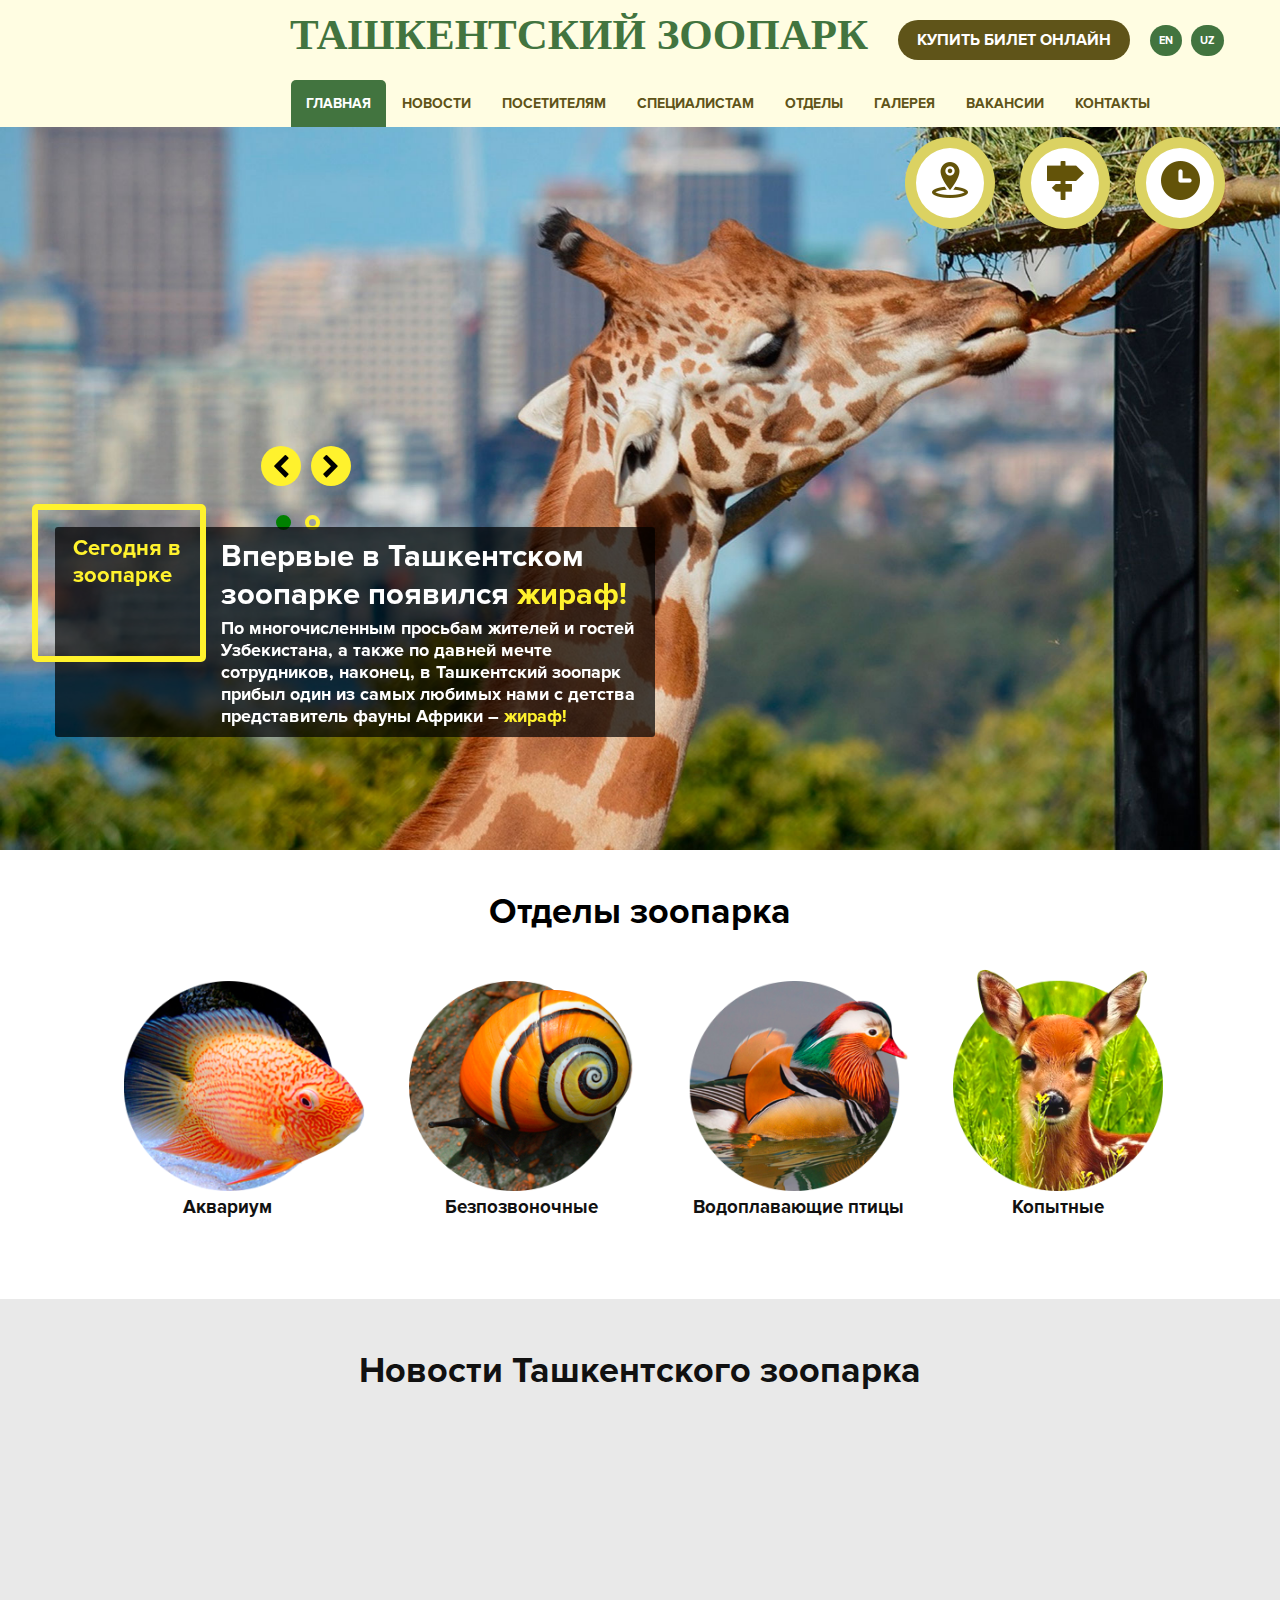
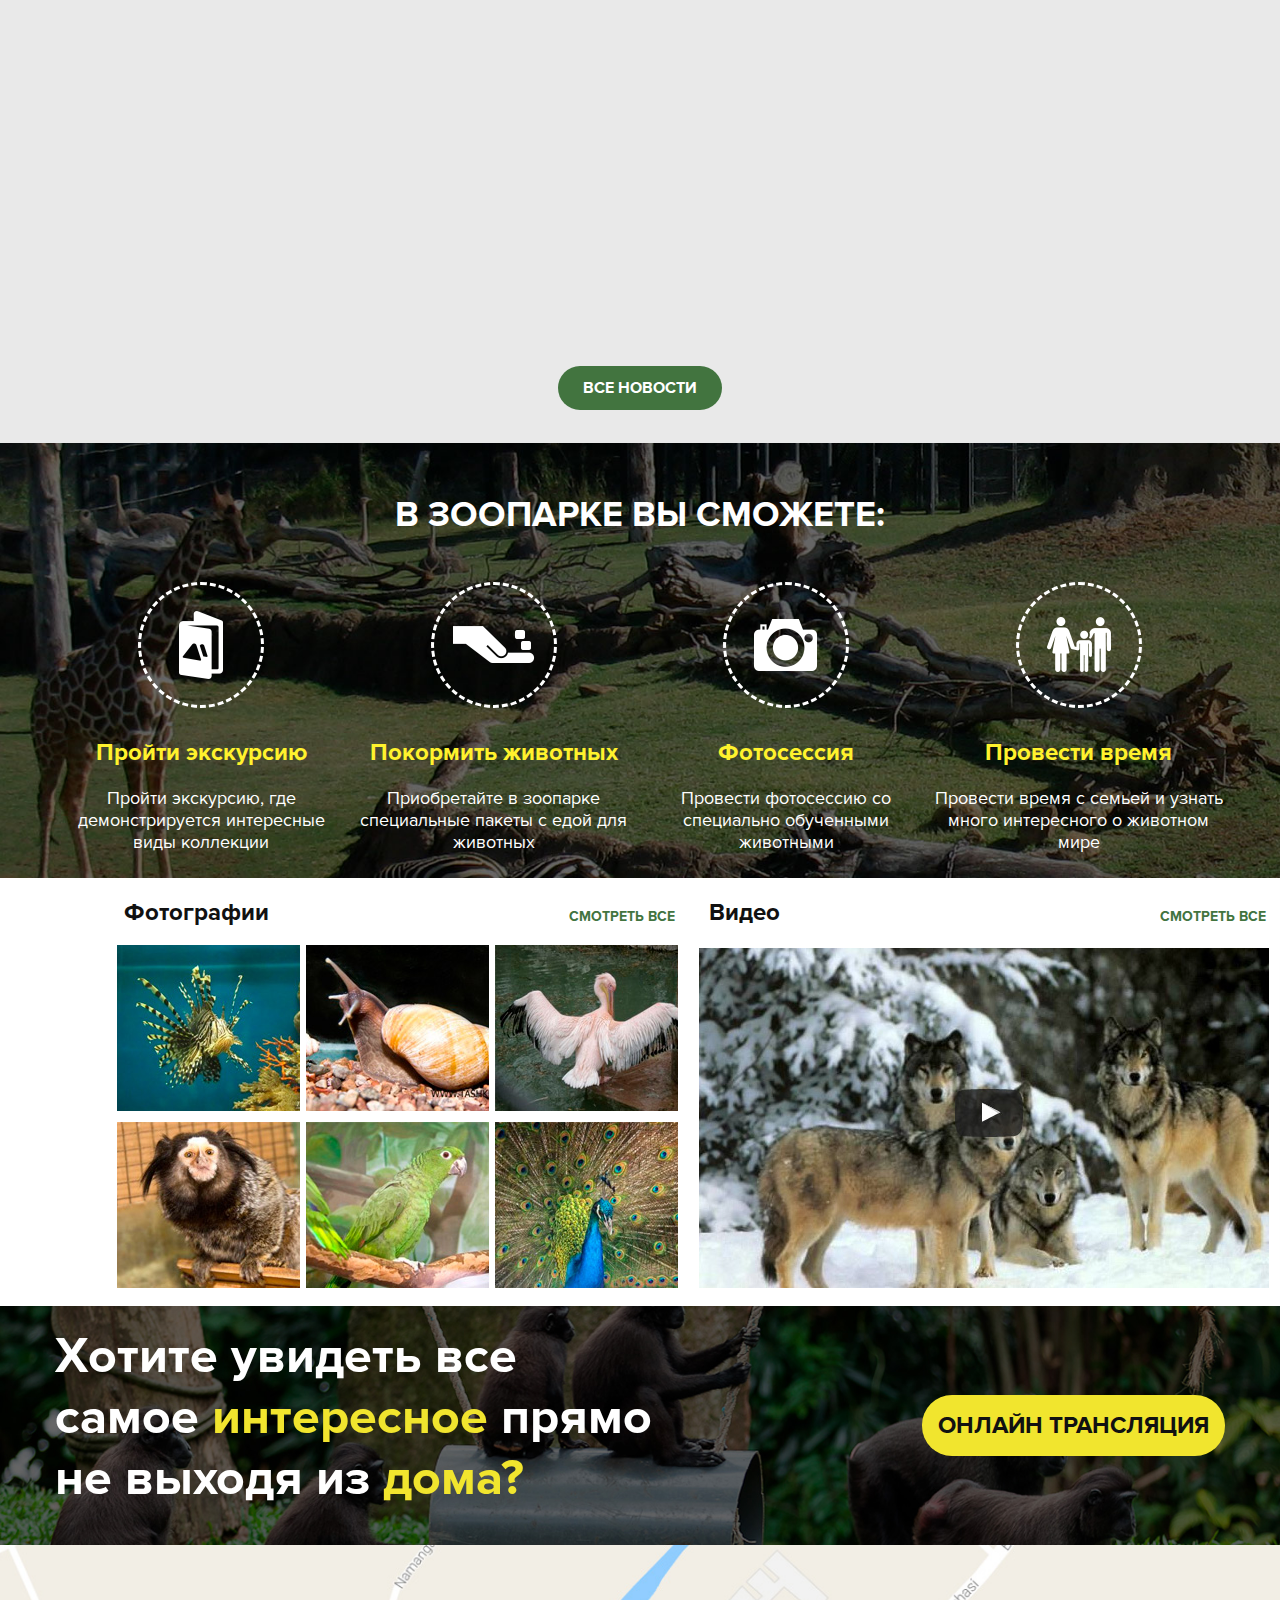
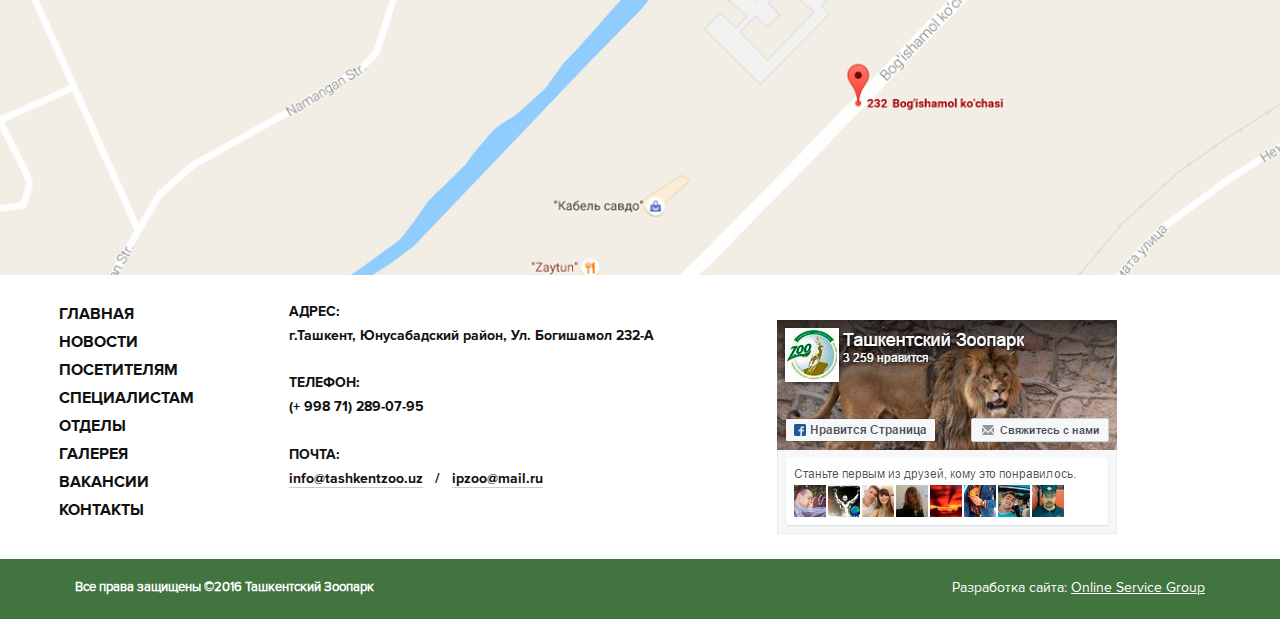
==== index.html @ ea284219 "first commit" ====
<!DOCTYPE html>
<html lang="en">
<head>
	<meta charset="UTF-8">
	<!-- Responsive -->
	<meta name="viewport" content="width=device-width, initial-scale=1.0, maximum-scale=1.0, user-scalable=no" /> 
	<!-- Fonts -->
	<link rel="stylesheet" href="css/fonts.css">
	<!-- Favicon -->
	<link rel="shortcut icon" href="img/logo.png" />
	<link rel="stylesheet" href="font-awesome-4.7.0/css/font-awesome.min.css">
	<!-- <link rel="stylesheet" href="css/jquery.fancybox.min.css"> -->
	<!-- Carousel -->
	<link rel="stylesheet" href="css/owl.carousel.min.css">
	<link rel="stylesheet" href="css/owl.theme.default.min.css">
	<link rel="stylesheet" href="css/animate.css">
	<!-- Css -->
	<link rel="stylesheet" href="css/main.css">
	<!-- Scripts -->
	<script src="js/jquery-3.3.1.min.js"></script>
	<script src="js/owl.carousel.min.js"></script>
	<script>
		$(function() {
				var pull        = $('#pull');
						menu        = $('.topmenu ul');
						menuHeight  = menu.height();

				$(pull).on('click', function(e) {
						e.preventDefault();
						menu.slideToggle();
				});

				$(window).resize(function(){
						var w = $(window).width();
						if(w > 320 && menu.is(':hidden')) {
								menu.removeAttr('style');
						}
				});
		});
  </script>
	<!-- <script type="text/javascript">
		$("[data-fancybox]").fancybox({
			// Options will go here
		});
	</script> -->

	<script>
		$(document).ready(function() {
			$('.owl-carousel').owlCarousel({
	    loop:true,
	    nav:true,
	    dots:true,
	    items:1,
			nav: true,
  		navText: ['<i class="fa fa-chevron-left" aria-hidden="true"></i>','<i class="fa fa-chevron-right" aria-hidden="true"></i>'],
			autoplay: 2000,
			})
		});
	</script>

	<script src="js/wow.min.js"></script>
	<script>
			new WOW().init();
	</script>
	<title>Document</title>
</head>
<body>
	<div class="wrap">
		<section>
			<div class="main-menu">
				<div class="container">
					<div class="logo">
						<img src="https://tashkentzoo.uz/assets/public/images/logo-top.png" alt="">
					</div>
					<div class="top_title">
						<h2 class="top_titlename">
							ташкентский зоопарк
						</h2>
						<a href="#" class="buy">
							купить билет онлайн
						</a>
						<a href="#" class="lang">
							en
						</a>
						<a href="#" class="lang">
							uz
						</a>
					</div>
					<div class="clearfix"></div>
					<a href="#" id="pull">Menu</a>
						<nav class="topmenu">
							<ul class="topmenu_main">
								<li class="active">
									<a href="#">главная</a>
								</li>
								<li>
									<a href="#">новости</a>
								</li>
								<li>
									<a href="#">посетителям</a>
								</li>
								<li>
									<a href="#">специалистам</a>
								</li>
								<li>
									<a href="#">отделы</a>
								</li>
								<li>
									<a href="#">галерея</a>
								</li>
								<li>
									<a href="#">вакансии</a>
								</li>
								<li>
									<a href="#">контакты</a>
								</li>
							</ul>
						
					</nav>
					<div class="clearfix"></div>
				</div>
			</div><!-- endmenu -->
			<section><!-- startcontent -->
				<div class="slider">
					<div class="slider-content container">
						<div class="btn">
							<a href="#" class="btn-item">
								<img src="img/mapping.png" alt="">
							</a>
							<a href="#" class="btn-item">
								<img src="img/card.png" alt="">
							</a>
							<a href="#" class="btn-item">
								<img src="img/clock.png" alt="">
							</a> 
						</div>
						<div class="today-onzoo">
							<div class="wrap-zoo">
								<div class="left-zoo">
									<p>Сегодня в зоопарке</p>
								</div>
							</div>	
							<div class="right-zoo">
								<h2>
									Впервые в Ташкентском зоопарке появился <span class="jiraf">жираф!</span>
								</h2>
								<p>По многочисленным просьбам жителей и гостей Узбекистана, а также по давней мечте сотрудников, наконец, в Ташкентский зоопарк прибыл один из самых любимых нами с детства представитель фауны Африки – <span class="jiraf">жираф!</span></p>
							</div>
						</div>
						<div class="clearfix"></div>
					</div>
					
				</div>
				<div class="owl-carousel owl-theme">
				    <div class="item"><img src="img/giraffe.jpg" alt=""></div>
				    <div class="item"><img src="img/giraffe.jpg" alt=""></div>
				</div>
				
			</section>
		</section><!--end first section-->
		<section class="otdel"><!--start second section-->
			<div class="otdel_title">
				<h1>Отделы зоопарка</h1>
				<div class="container">
					 <div class="animals clearfix "><!--owl-carousel owl-theme -->
						
						<a href="#" class=" fish">
							<img src="img/fish.png" alt="">	
							<h3>Аквариум</h3>
						</a>
						<a href="#" class=" snail">
							<img src="img/snail.png" alt="">
							<h3>Безпозвоночные</h3>
						</a>
						<a href="#" class=" duck">
							<img src="img/duck.png" alt="">	
							<h3>Водоплавающие птицы</h3>
						</a>
						<a href="#" class=" deer">
							<img src="img/deer.png" alt="">	
							<h3>Копытные</h3>	
						</a>
					</div>
<!-- btn -->
							<!-- <div class="animals_btn">
								<a href="#" class="animals_leftbtn">
									<img src="img/left.png" alt="">
								</a>
								<a href="#" class="animals_rightbtn">
									<img src="img/right.png" alt="">
								</a>
							</div> -->

				</div>
			</div>
		</section><!--end second section-->
		<section class="news">
			<div class="news_block">
				<div class="news_block-first">
					<div class="container">
						<h1 class="news_title">Новости Ташкентского зоопарка</h1>
						<div>

							<div class="news-item">
								<div class="news-item-content fadeInDown wow data-wow-delay="0.3s" 
								data-wow-duration="0.5s"">
									<p>25 декабря 2016</p>
									<h3>Беби-бум в Ташкентском зоопарке продолжается...</h3>
									<h6>Семейство львов пополнилось 8 малышами. Прибывший из Калининградского зоопарка молодой Алекс стал отцом трех львят, а львица Хельга, – гость из Новосибирска - порадовала тремя детенышами. </h6>
								</div>

								<div class="animate-stork">
									<div class="stork fadeInDown wow data-wow-delay="1.2s" 
									data-wow-duration="0.5s"">
										<img src="img/stork.jpg" alt="">
									</div>
								</div>

							</div>
							<div class="news-item">
									<div class="animate-stork">
										<div class="stork fadeInDown wow data-wow-delay="0.6s" 
								data-wow-duration="0.5">
											<img src="img/stork.jpg" alt="">
										</div>
									</div>
								<div class="news-item-content fadeInDown wow data-wow-delay="1.5s" 
								data-wow-duration="0.5s"">
									<p>25 декабря 2016</p>
									<h3>Беби-бум в Ташкентском зоопарке продолжается...</h3>
									<h6>Семейство львов пополнилось 8 малышами. Прибывший из Калининградского зоопарка молодой Алекс стал отцом трех львят, а львица Хельга, – гость из Новосибирска - порадовала тремя детенышами. </h6>
								</div>
							</div>
							<div class="news-item none">
								<div class="news-item-content fadeInDown wow data-wow-delay="0.9s" 
								data-wow-duration="0.5s"">
									<p>25 декабря 2016</p>
									<h3>Беби-бум в Ташкентском зоопарке продолжается...</h3>
									<h6>Семейство львов пополнилось 8 малышами. Прибывший из Калининградского зоопарка молодой Алекс стал отцом трех львят, а львица Хельга, – гость из Новосибирска - порадовала тремя детенышами. </h6>
								</div>
								<div class="animate-stork">
									<div class="stork fadeInDown wow data-wow-delay="1.8s" 
								data-wow-duration="0.5s"">
										<img src="img/stork.jpg" alt="">
									</div>
								</div>
							</div>
						</div>
						
						<div class="news-btn-top">
							<a href="#" class="news-btn">
								Все новости
							</a>
						</div>
					</div>
				</div>
			</div>
			<div></div>
		</section><!--end-->
		<section class="onzoo">
		<div class="container">
			<h1 class="zoo">В зоопарке вы сможете:</h1>

			<div class="zoo-slider clearfix">
				<div class="zoo-item">
					<a href="#">
						<img class="zoo-img" src="img/excursion.png" alt="">
					</a>
					<h3>Пройти экскурсию</h3>
					<p>
						Пройти экскурсию, где демонстрируется интересные виды коллекции
					</p>
				</div>
				<div class="zoo-item">
					<a href="#">
						<img class="zoo-img" src="img/eating.png" alt="">
					</a>
					<h3>Покормить животных</h3>
					<p>
						Приобретайте в зоопарке специальные пакеты с едой для животных
					</p>
				</div>
				<div class="zoo-item">
					<a href="#">
						<img class="zoo-img" src="img/camera.png" alt="">
					</a>
					<h3>Фотосессия</h3>
					<p>
						Провести фотосессию со специально обученными животными
					</p>
				</div>
				<div class="zoo-item">
					<a href="#">
						<img class="zoo-img" src="img/family.png" alt="">
					</a>
					<h3>Провести время</h3>
					<p>
						Провести время с семьей и узнать много интересного о животном мире
					</p>
				</div>
			</div>
		</div>
	</section>

	<section class="media">
		<div class="container">

			<div class="photo_left">
				<div class="inner_photo">
					<div class="photo_title">
						<h3>Фотографии</h3>
						<h5>Смотреть все</h5>
					</div>
					<div class="photos">
						<a href="#" class="animate-photo">
							<div class="a_photo">
								<img src="img/fish-lion.jpg" alt="">
							</div>
						</a>
						<a href="#" class="animate-photo">
							<div class="a_photo">
									<img src="img/slug.jpg" alt="">
							</div>
						</a>
						<a href="#" class="animate-photo">
							<div class="a_photo">
								<img src="img/pelican.jpg" alt="">
							</div>
						</a>
						<a href="#" class="animate-photo">
							<div class="a_photo">
								<img src="img/makaka.jpg" alt="">
							</div>
						</a>
						<a href="#" class="animate-photo">
							<div class="a_photo">
								<img src="img/parrot.jpg" alt="">
							</div>
						</a>
						<a href="#" class="animate-photo">
							<div class="a_photo">
								<img src="img/peacock.jpg" alt="">
							</div>
						</a>

					</div>
				</div>
			</div>

			<div class="video_right">
				<div class="inner_videos">
					<div class="video_title">
						<h3>Видео</h3>
						<h5>Смотреть все</h5>
					</div>
					<div class="videos">
						<div class="a_video">
							<a href="#">
								<img src="img/wolfs.jpg" alt="">
							</a>
						</div>
					</div>
				</div>
			</div>
		</div>
		<div class="clearfix"></div>
	</section>

	<section class="online">
		<div class="container">
			<div class="online-title">
				<h1>
					Хотите увидеть все самое
					<span>интересное</span> прямо не
					выходя из <span>дома?</span>
				</h1>
				<a href="#" class="online_btn">
					Онлайн трансляция
				</a>
			</div>
			
		</div>
	</section>
	<section class="google_map">
		<div class="container">
			
		</div>
	</section>
	<section class="zoo_footer">
		<div class="container">
			<div class="about">
				<ul class="list">
					<li><a href="#">главная</a></li>
					<li><a href="#">новости</a></li>
					<li><a href="#">посетителям</a></li>
					<li><a href="#">специалистам</a></li>
					<li><a href="#">отделы</a></li>
					<li><a href="#">галерея</a></li>
					<li><a href="#">вакансии</a></li>
					<li><a href="#">контакты</a></li>
				</ul>
				<div class="address">
					<h3>Адрес:</h3>
					<h5>г.Ташкент, Юнусабадский район, Ул. Богишамол 232-А</h5>
					<h3>Телефон:</h3>
					<h5>(+ 998 71) 289-07-95</h5>
					<h3>Почта:</h3>
					<h5><span>info@tashkentzoo.uz</span> &nbsp / &nbsp <span>ipzoo@mail.ru</span> </h5>
				</div>	
				<div class="facebook">
					<img  src='img/facebook.jpg' alt="">
				</div>
			</div>
		</div>
	</section>
	<footer>
		<div class="container">
			<div class="copyright">
				<h6>Все права защищены ©2016 Ташкентский Зоопарк</h6>
				<p>
					Разработка сайта: <span>Online Service Group</span>
				</p>
			</div>
		</div>
	</footer>
	</div><!-- wrapper -->
</body>
</html>
---- css/fonts.css ----
@font-face {
	font-family: "ProximaNova-Bold";
	src:url('../fonts/ProximaNova-Bold/ProximaNova-Bold.eot');	
	src: url("../fonts/ProximaNova-Bold/ProximaNova-Bold.eot?#iefix")format("embedded-opentype"),
	url("../fonts/ProximaNova-Bold/ProximaNova-Bold.woff") format("woff"),
	url("../fonts/ProximaNova-Bold/ProximaNova-Bold.ttf") format("truetype");
	font-style: normal;
	font-weight: normal;
}
@font-face {
    font-family: "ProximaNova-Regular";
    src:url('../fonts/ProximaNova-Regular/ProximaNova-Regular.eot');  
    src: url("../fonts/ProximaNova-Regular/ProximaNova-Regular.eot?#iefix")format("embedded-opentype"),
    url("../fonts/ProximaNova-Regular/ProximaNova-Regular.woff") format("woff"),
    url("../fonts/ProximaNova-Regular/ProximaNova-Regular.ttf") format("truetype");
    font-style: normal;
    font-weight: normal;
}
@font-face {
    font-family: "ProximaNova-Semibold";
    src:url('../fonts/ProximaNova-Semibold/ProximaNova-Semibold.eot');  
    src: url("../fonts/ProximaNova-Semibold/ProximaNova-Semibold.eot?#iefix")format("embedded-opentype"),
    url("../fonts/ProximaNova-Semibold/ProximaNova-Semibold.woff") format("woff"),
    url("../fonts/ProximaNova-Semibold/ProximaNova-Semibold.ttf") format("truetype");
    font-style: normal;
    font-weight: 900;
}
---- css/main.css ----
*, *:before, *:after {
    box-sizing: border-box;
}
*{
    padding: 0;
    margin: 0;
}
.wrap{
    background-color: #fff;
    margin: 0 auto;
}
.clearfix{
	content: '';
	display: table;
	clear: both;
}
body,h2{
	font-family: 'ProximaNova-Bold';
	text-transform: uppercase;
}
/*main-menu and title*/
.main-menu{
	background: #fffde2;
	width: 100%;
	box-shadow: 0px 0px 10px 0px rgba(0, 0, 1, .9);
}
.container {
	max-width: 1170px;
	margin: 0px auto;		
}
.logo{
	z-index: 3;
	margin: -10px;
	position: absolute;
	float: left;
}
.top_title{
	overflow: hidden;
    padding-left: 235px;
    box-sizing: border-box;
    padding-top: 10px;
}
.top_titlename{
	text-transform: uppercase;
	font: 43px Comic Sans MS;
	font-weight: bold;
	color: #42743f;
	float:left;
}
.buy {
	border-radius: 30px;
    padding: 10px 19px;
    background-color: #5f5419;
    color: #fff;
    float: left;
    margin: 10px 0 20px 30px;
    text-decoration: none;
}
.buy:hover{
	background-color: #605619e1;
}
.lang {
    background-color: #42743f;
    border-radius: 30px;
    float: left;
    text-decoration: none;
    margin: 15px -11px 0 20px;
    color: #fff;
    padding: 9px;
    font-size: 11px;
}
.lang:hover{
	background-color: #538850;
}
 /*menu*/
 .topmenu{
	margin-right: 60px;
    float: right;
    font-size: 14px;
}
.topmenu_main a {
	padding: 0;
	margin: 0;
	display: block;
}
.topmenu_main li{
	float: left;
	display: block;
	margin-left: 1px;
}
ul.topmenu_main > li.active > a {
    color: #ffffff;
    background: #42743f;
    border-radius: 5px 5px 0 0;
}
/* ul.topmenu_main > li.active:after {
    content: "";
    background: #42743f;
	width: 5.5%;
	border-radius: 0 0 70% 70%;
    height: 20px;
    position: absolute;
    top: 130px;
    display: none;
    z-index: 3;
} */
ul.topmenu_main > li:hover:after, ul.topmenu_main > li.active:after {
    display: block;
}
.topmenu_main li a{
	color: #5f5419;
	text-decoration: none;
	padding: 15px;
}

.topmenu a:hover{
	background-color: #42743f;
	border-radius: 5px 5px 0 0;
	color: #fff;
}

/*content*/
.slider {
	position: relative;
	/*overflow: hidden;*/
    z-index: 2;
}
.slider-content.container {
    position: relative;
}
img {
    max-width: 100%
}
.btn{
	display: block;
    position: absolute;
    right: 0;
    top: 10px;;
}
.btn .btn-item{
	width: 90px;
	float: left;
	text-align: center;
	margin-left: 25px;
	background: #fff;
	border-radius: 100%;
	border: 11px solid rgba(210, 199, 59, 0.8);
}

.btn .btn-item:hover {
	border: 11px solid #fff22d;
}
.today-onzoo{
    background: rgba(0, 0, 0, .7);
    width: 600px;
    position: absolute;
    border-radius: 3px;
    left: 0;
    top: 400px;
}
.left-zoo {
	text-transform: none;
    text-align: left;
    color: #fff22d;
    font-size: 22px;
    padding-left: 15px;
    padding-top: 15px;
    width: 90%;
}
.owl-theme .owl-nav {
    margin-top: 10px;
    position: absolute;
    top: 42%;
    left: 20%;
}
.fa {
    display: inline-block;
    font: normal normal normal 25px/1 FontAwesome;
    text-rendering: auto;
    -webkit-font-smoothing: antialiased;
    -moz-osx-font-smoothing: grayscale;
    border-radius: 50%;
    background: #fff22d;
    height: 40px;
	width: 40px;
	padding: 9px;
}
.owl-carousel .owl-nav button.owl-prev:hover,
.owl-carousel .owl-nav button.owl-next:hover{
	background: none;
    color: #FFF;
    text-decoration: none;
}
.owl-theme .owl-dots .owl-dot span {
    margin: 5px 7px;
    display: block;
    /* -webkit-backface-visibility: visible; */
    transition: opacity .2s ease;
    border: 4px solid #fff22d;
    width: 15px;
    height: 15px;
	border-radius: 50%;
	background: none;
}
.owl-theme .owl-dots .owl-dot.active span, .owl-theme .owl-dots .owl-dot:hover span {
    background: green;
    border: 4px solid green;
}
.owl-dots {
	position: absolute;
	top: 53%;
	left: 21%;
	z-index: 1;
}

.wrap-zoo {
	position: absolute;
    padding: 10px 0px 0px 20px;
    top: -23px;
    left: -23px;
    width: 29%;
    height: 75%;
    border: 6px solid #fff22d;
    border-radius: 5px;
}
.right-zoo{
    float: right;
    text-transform: none;
    width: 74%;
    color: #fff;
    padding: 10px;
}
.jiraf{
	color:#fff22d;
}

.right-zoo h2{
	text-transform: none;
	font-size: 31px;
}

.right-zoo p{
	font-size: 18px;
	margin-top: 4px;

}
/*OTDEL*/
.otdel{
    text-align: center;
    text-transform: none;
}

.otdel h1{
	font-size: 36px;
	padding-top: 40px;
    padding-bottom: 35px;	
}

.animals{
	position: relative;
	margin: 0 auto;
	display: block;
	margin-bottom: 80px;
	width: 100%;
}

.animals a{
	display: inline-block;
	margin-left: 5px;
	text-decoration: none;
	color: #111;
}
a.fish img, a.snail img, a.duck img, a.deer img {
    width: 90%;
}
.fish h3 {
    margin-left: -35px;
}
/*buttons*/

.animals_leftbtn {
	position: absolute;
	left: 0;
	top: 32%;
}
.animals_rightbtn {
position: absolute;
right: 0;
top: 32%;
}

/*NEWS*/
.news{
	background-color: #e9e9e9;
}
.news_title{
	text-align: center;
	text-transform: none;
	padding-top: 50px;
	font-size: 36px;
	margin-bottom: 30px;
	overflow: hidden;
	color: #111;
}
.news-item {
    float: left;
    width: 30%;
    margin-left: 3%;
}


.animate-stork{
	cursor: pointer;
	overflow: hidden;
    width: 100%;
    height: auto;
}
.stork img{
	transition: all 0.4s
}
.animate-stork:hover img{
	-webkit-transform: scale(1.15) rotate(0.01deg);
	transform: scale(1.15) rotate(0.01deg);
	opacity: 0.5;
}



.stork img:hover {
    transition: 0.75s;
    transform: scale(1.1);
}
.news_block {
    position: relative;
    right: 0;
    left: 0;
}
.news_block-first {
    overflow: hidden;
    position: relative;
    color: #fff;
}
.news-item-content{
	background-color: #fffde2;
    border: 8px solid #fff;
    color: #232323;
    float: left;
    text-align: left;
    /* width: 380px; */
    height: 255px;
    padding: 10px;
    text-transform: none;
    outline: 1px solid #a39e61;
    width: 100%;
	margin: 0;
	padding-top: 20px;
}

.news-item-content p{
	font-size: 14px;
	color: #5f5419;
}
.news-item-content h3{
	font-size: 17px;
}
.news-item-content h6{
	font-size: 15px;
	margin-top: 20px;
	font-family: 'ProximaNova-Regular';
    /* width: 85%; */
}
.news-btn {
	background: #42743f;
	text-decoration: none;
	padding: 12px 25px;
	border-radius: 35px;
	text-align: center;
	color: #fff;
}
.news-btn:hover{
	background: #42743fd2;
}
.news-btn-top{
	text-align: center;
    margin: 50% 0 45px 0;
}

/*В зоопарке вы сможете:*/
.onzoo{
	background: url('../img/ucan.jpg') no-repeat top/cover;
}

.zoo{
	color:#fff;
	text-align: center;
	padding-top: 50px;
	font-size: 36px;
	margin-bottom: 25px;
}
.zoo-slider{
	padding-top: 20px;
	text-align: center;
	text-transform: none;
    padding-bottom: 25px;	
}
.zoo-item{
	width: 25%;
	float: left;
}
.zoo-item h3{
	font-size: 24px;
	color: #fff22d;
}
.zoo-item p{
	font-size: 18px;
	color: #fff;
	font-family: "ProximaNova-Regular";
	padding-top: 20px;
}
.zoo-img{
	border: 3px dashed #fff;
	border-radius: 50%;
	margin-bottom: 25px;
	padding: 10px;
}

/*MEDIA*/
.media{
    margin-top: 10px;
    overflow: hidden;
}
.photo_left{
    float: left;
    width: 45%;
    margin-left: 5%;
}
.inner_photo{
	width: 110%;
}
.photo_title{
    display: flex;
    margin-left: 10px;
    padding-top: 10px;
	padding-bottom: 15px;
	cursor: pointer;
}
.photo_title h3 {
    font-size: 24px;
    color: #111;
    text-transform: none;
}
.photo_title h5 {
    margin-left: 300px;
    font-size: 14px;
    color: #42743f;
    padding-top: 10px;
}
.photos{
    overflow: hidden;
}

/* a.animate-photo > .a_photo > img:hover {
    transition: 0.75s;
    transform: scale(1.1);
} */
.animate-photo{
	cursor: pointer;
	overflow: hidden;
	width: auto;
	height: auto;
}

.a_photo img{
	transition: all 0.4s
}
.animate-photo:hover img{
	-webkit-transform: scale(1.15) rotate(0.01deg);
	transform: scale(1.15) rotate(0.01deg);
	opacity: 0.5;
}
.a_photo{
    float: left;
	margin: 3px;
	
	overflow: hidden;
	height: 100%;
}

.video_right{
    float: right;
    width: 45%;
}
.inner_videos{
	width: 110%;
}
.video_title{
    display: flex;
    margin-left: 10px;
    padding-top: 10px;
	padding-bottom: 15px;
	cursor: pointer;
}
.video_title h3 {
    font-size: 24px;
    color: #111;
    text-transform: none;
}
.video_title h5 {
    margin-left: 380px;
    font-size: 14px;
    color: #42743f;
    padding-top: 10px;
}
.videos{
    overflow: hidden;
}
.a_video{
    float: left;
    padding-top: 6px;
}
.online{
	background: url('../img/monkeys.jpg') no-repeat top/cover;
	overflow: hidden;
    margin-top: 10px;
}
.online-title {
    overflow: hidden;
    display: block;
    margin: 0 auto;
}
.online h1{
    font-size: 50px;
    float: left;
    width: 616px;
    color: #fff;
    text-transform: none;
    padding-top: 20px;
}
.online span{
	color: #f1e52e;
}
.online_btn{
    float: right;
    text-align: center;
    text-decoration: none;
    background: #f1e52e;
    font-size: 24px;
    color: #111;
    border-radius: 30px;
    padding: 16px;
    margin: 89px auto;
}
.online_btn:hover{
	background: #f1e42ee8;
}
.google_map{
	background: url('../img/google_map.jpg') no-repeat top/cover;
	height:330px; 
}
.zoo_footer{
    overflow: hidden;
	/*list-style-type: none;*/
    text-decoration: none;
    color: #111;
}
.zoo_footer .list{
	list-style-type: none;	
	float: left;
	width: 20%;
}
.zoo_footer{
	text-transform: uppercase;
}
.list li{
	padding: 4px;
}
.zoo_footer .list a{
	color: #111;
	text-decoration: none;	

}
.about {
    margin-top: 25px;
    overflow: hidden;
}
.address{
	float: left;
	width: 40%;
	line-height: 1.7;
	/* font-family: "ProximaNova-Semibold"; */
	font-weight: 100;
}
.address h3{
	font-size: 14px;
}
.address h5{
	font-size: 14px;
	text-transform: none;
	padding-bottom: 24px;
}
.address h5 span{
	border-bottom: 1px solid rgba(0, 0, 0, .2);
	cursor: pointer;
}

.facebook{
	float: right;
	width: 40%;
	padding: 20px;
}
footer{
    overflow: hidden;
	background-color: #42743f;
	text-transform: none;
	color: #fff;
	font-size: 14px;
}
.copyright {
    margin: 20px;
	padding-bottom: 20px;
	font-family: 'ProximaNova-Regular';
}
footer h6{
    float: left;
    font-size: 13px; 
}
footer p{
	float: right;
}
footer span{
	text-decoration: underline;
	cursor: pointer;
}

a#pull {
    position: absolute;
    right: 0;
    z-index: 3;
    top: 84px;
}
#pull{
    display: none;
    color: #5f5419;
    text-decoration: none;
    padding: 15px;
}



/*adaptivka*/
@media (max-width: 1224px){
	.today-onzoo{
	    background: rgba(0, 0, 0, .7);
	    width: 590px;
	    position: absolute;
	    border-radius: 3px;
	    left: 40px;
	    top: 400px;
	}
	.zoo_footer .list {
    list-style-type: none;
    float: left;
    width: 18%;
    margin-left: 2%;
}
}
@media (max-width: 1154px){
	.top_titlename {
	    text-transform: uppercase;
	    font: 43px Comic Sans MS;
	    font-weight: bold;
	    color: #42743f;
	     float: none; 
	}
	.btn {
	    display: block;
	    position: absolute;
	    right: 30px;
	    top: 10px;
	}
	.left-zoo{
		font-size: 20px;
	}
	.right-zoo h2 {
	    text-transform: none;
	    font-size: 28px;
	}
	.right-zoo p {
	    font-size: 16px;
	    margin-top: 4px;
	}
	.today-onzoo {
	    background: rgba(0, 0, 0, .7);
	    width: 540px;
	    position: absolute;
	    border-radius: 3px;
	    left: 80px;
	    top: 340px;
	}
	.animals {
	    position: relative;
	    margin: 0 auto;
	    display: block;
	    margin-bottom: 80px;
	    width: 75%;
	}

	.topmenu_main{
		display: none;
		overflow: hidden;
	}

	a#pull{
		display: block;
	}
    .topmenu{
        margin-right: 30px;
        float: right;
        margin-top: 60px;
    }
    .news-item {
        float: left;
        width: 25%;
        margin-left: 6%;
    }
    .baby {
        background-color: #fffde2;
        border: 8px solid #fff;
        color: #232323;
        float: left;
        text-align: left;
        width: 120%;
        padding: 10px;
        text-transform: none;
        outline: 1px solid #a39e61;
        margin-left: -16px;
    }
    .zoo-slider {
        padding-top: 20px;
        text-align: center;
        text-transform: none;
    }
	.a_photo {
	    float: left;
	    margin: 3px;
	    width: 27%;
	}
	.a_video {
	    float: left;
	    padding-top: 6px;
	    width: 85%;
	}
    .online_btn {
	    float: right;
	    text-align: center;
	    text-decoration: none;
	    background: #f1e52e;
	    font-size: 24px;
	    color: #111;
	    border-radius: 30px;
	    padding: 16px;
	    margin: 89px auto;
	    margin-right: 21px;
	}
	.online h1 {
	    font-size: 50px;
	    float: left;
	    width: 616px;
	    color: #fff;
	    text-transform: none;
	    padding-top: 20px;
	    margin-left: 30px;
	}
}

@media (max-width: 1024px){
	.top_titlename {
	    text-transform: uppercase;
	    font: 43px Comic Sans MS;
	    font-weight: bold;
	    color: #42743f;
	    float: none; 
	}
	.btn {
	    display: block;
	    position: absolute;
	    right: 20px;
	    top: 10px;
	}
	.left-zoo{
		font-size: 20px;
	}
	.right-zoo h2 {
	    text-transform: none;
	    font-size: 28px;
	}
	.right-zoo p {
	    font-size: 16px;
	    margin-top: 4px;
	}
	.today-onzoo {
	    background: rgba(0, 0, 0, .7);
	    width: 592px;
	    position: absolute;
	    border-radius: 3px;
	    left: 80px;
	    top: 290px;
	}
	.animals {
	    position: relative;
	    margin: 0 auto;
	    display: block;
	    margin-bottom: 80px;
	    width: 60%;
	    /*margin-left: 200px;*/
	}

	.topmenu_main{
		display: none;
	}

	a#pull{
		display: block;
	}
    .topmenu{
        margin-right: 30px;
        float: right;
    }
    .news-item {
        float: left;
        width: 25%;
        margin-left: 6%;
    }
    .baby {
	    background-color: #fffde2;
	    border: 8px solid #fff;
	    color: #232323;
	    float: left;
	    text-align: left;
	    width: 119%;
	    padding: 9px;
	    text-transform: none;
	    outline: 1px solid #a39e61;
	    margin-left: -16px;
	}
    /*.news-btn{
    	margin-right: 140px;
    }*/
    	
    .zoo-slider {
        padding-top: 20px;
        text-align: center;
        text-transform: none;
    }
    .zoo-item h3 {
	    font-size: 23px;
	    color: #fff22d;
	}
	.a_photo {
	    float: left;
	    margin: 3px;
	    width: 27%;
	}
	.a_video {
	    float: left;
	    padding-top: 6px;
	    width: 85%;
	}
    .online_btn {
	    margin-right: 15px;
	}
	.online h1 {
	    font-size: 50px;
	    float: left;
	    width: 616px;
	    color: #fff;
	    text-transform: none;
	    padding-top: 20px;
	    /*margin-left: 30px;*/
	}

}

@media (max-width: 970px){

	.animals {
	    position: relative;
	    margin: 0 auto;
	    display: block;
	    margin-bottom: 80px;
	    width: 50%;
	}
	.news-item {
	    float: left;
	    width: 35%;
	    margin-left: 10%;
	}
	.baby {
	    background-color: #fffde2;
	    border: 8px solid #fff;
	    color: #232323;
	    float: left;
	    text-align: left;
	    width: 350px;
	    padding: 10px;
	    text-transform: none;
	    outline: 1px solid #a39e61;
	    margin-left: -8px;
	}
	.news-item.none {
	    display: none;
	}
	.news-btn-top {
	    text-align: center;
	    margin: 60% 0 45px 0;
	}
	.photo_title h5 {
	    margin-left: 150px;
	    font-size: 14px;
	    color: #42743f;
	    padding-top: 10px;
	}
	.video_title h5 {
	    margin-left: 220px;
	    font-size: 14px;
	    color: #42743f;
	    padding-top: 10px;
	}
	.online_btn {
	    margin-right: 295px;
        margin-top: 20px;
 		margin-bottom: 40px;
	}
	.list li {
	    padding: 4px;
	    float: left;
	}
	.zoo_footer .list {
	    list-style-type: none;
	    float: none;
	    width: 100%;
	    margin-left: 6%;
	    overflow: hidden;
	}
	.address {
	    float: left;
	    width: 50%;
	    line-height: 1.7;
	    margin-left: 10%;
	    margin-top: 5%;
	}

}
@media (max-width: 860px){
	.today-onzoo{
		display: none;
	}
	.news-btn-top {
	    text-align: center;
	    margin: 64% 0 45px 0;
	}
	.zoo-item h3 {
	    font-size: 19px;
	    color: #fff22d;
	}
	.photo_title h5 {
	    margin-left: 75px;
	    font-size: 14px;
	    color: #42743f;
	    padding-top: 10px;
	}
	.video_title h5 {
	    margin-left: 150px;
	    font-size: 14px;
	    color: #42743f;
	    padding-top: 10px;
	}
	.online_btn {
	    margin-right: 265px;
	    margin-top: 20px;
	    margin-bottom: 40px;
	}
	.address {
	    float: left;
	    width: 35%;
	    line-height: 1.7;
	    margin-left: 10%;
	    margin-top: 5%;
	}
	.facebook {
	    float: right;
	    width: 50%;
	    padding: 20px;
	}

}
@media (max-width: 795px){
	.news-item {
	    float: left;
	    /*width: 50%;*/
	    margin-left: 10%;
	}	
	.baby {
	    background-color: #fffde2;
	    border: 8px solid #fff;
	    color: #232323;
	    float: left;
	    text-align: left;
	    width: 170%;
	    padding: 10px;
	    text-transform: none;
	    outline: 1px solid #a39e61;
	    margin-left: -8px;
	}
	
	.stork {
	    width: 100%;
	    /*margin-left: 40%;*/
	}
	
	.news-btn {
	 	display: none;
	}
	.news-item {
	    margin-bottom: 5%;
	}
	.zoo-item {
	    width: 50%;
	    float: left;
	    margin-bottom: 5%;
	}
	.photo_left {
	    float: left;
	    width: 100%;
	    margin-left: 5%;
	}
	.video_right {
	    float: right;
	    width: 100%;
	    margin-right: -6%;
	}
	.photo_title h5 {
	    margin-left: 300px;
	    font-size: 14px;
	    color: #42743f;
	    padding-top: 10px;
	}
	.video_title h5 {
	    margin-left: 370px;
	    font-size: 14px;
	    color: #42743f;
	    padding-top: 10px;
	}
	.online_btn {
	    margin-right: 210px;
	    margin-top: 20px;
	    margin-bottom: 40px;
	}	

}
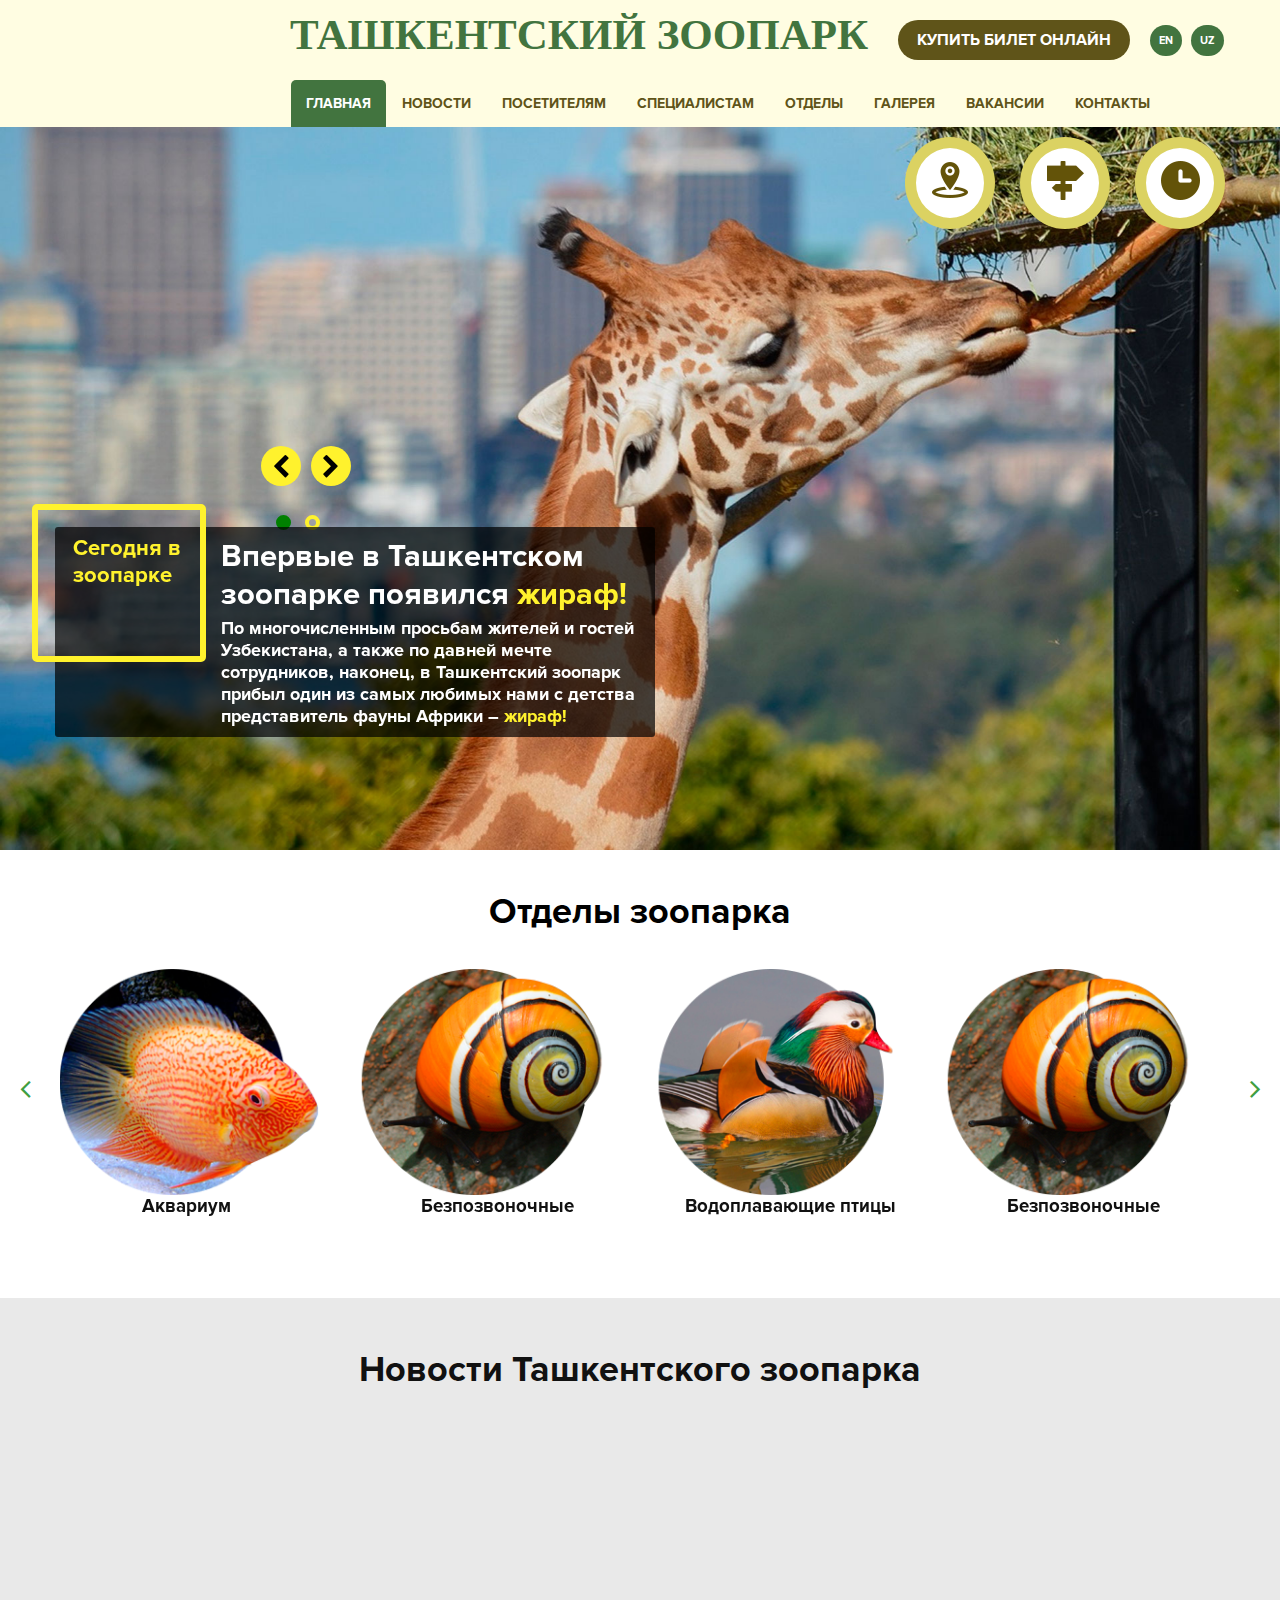
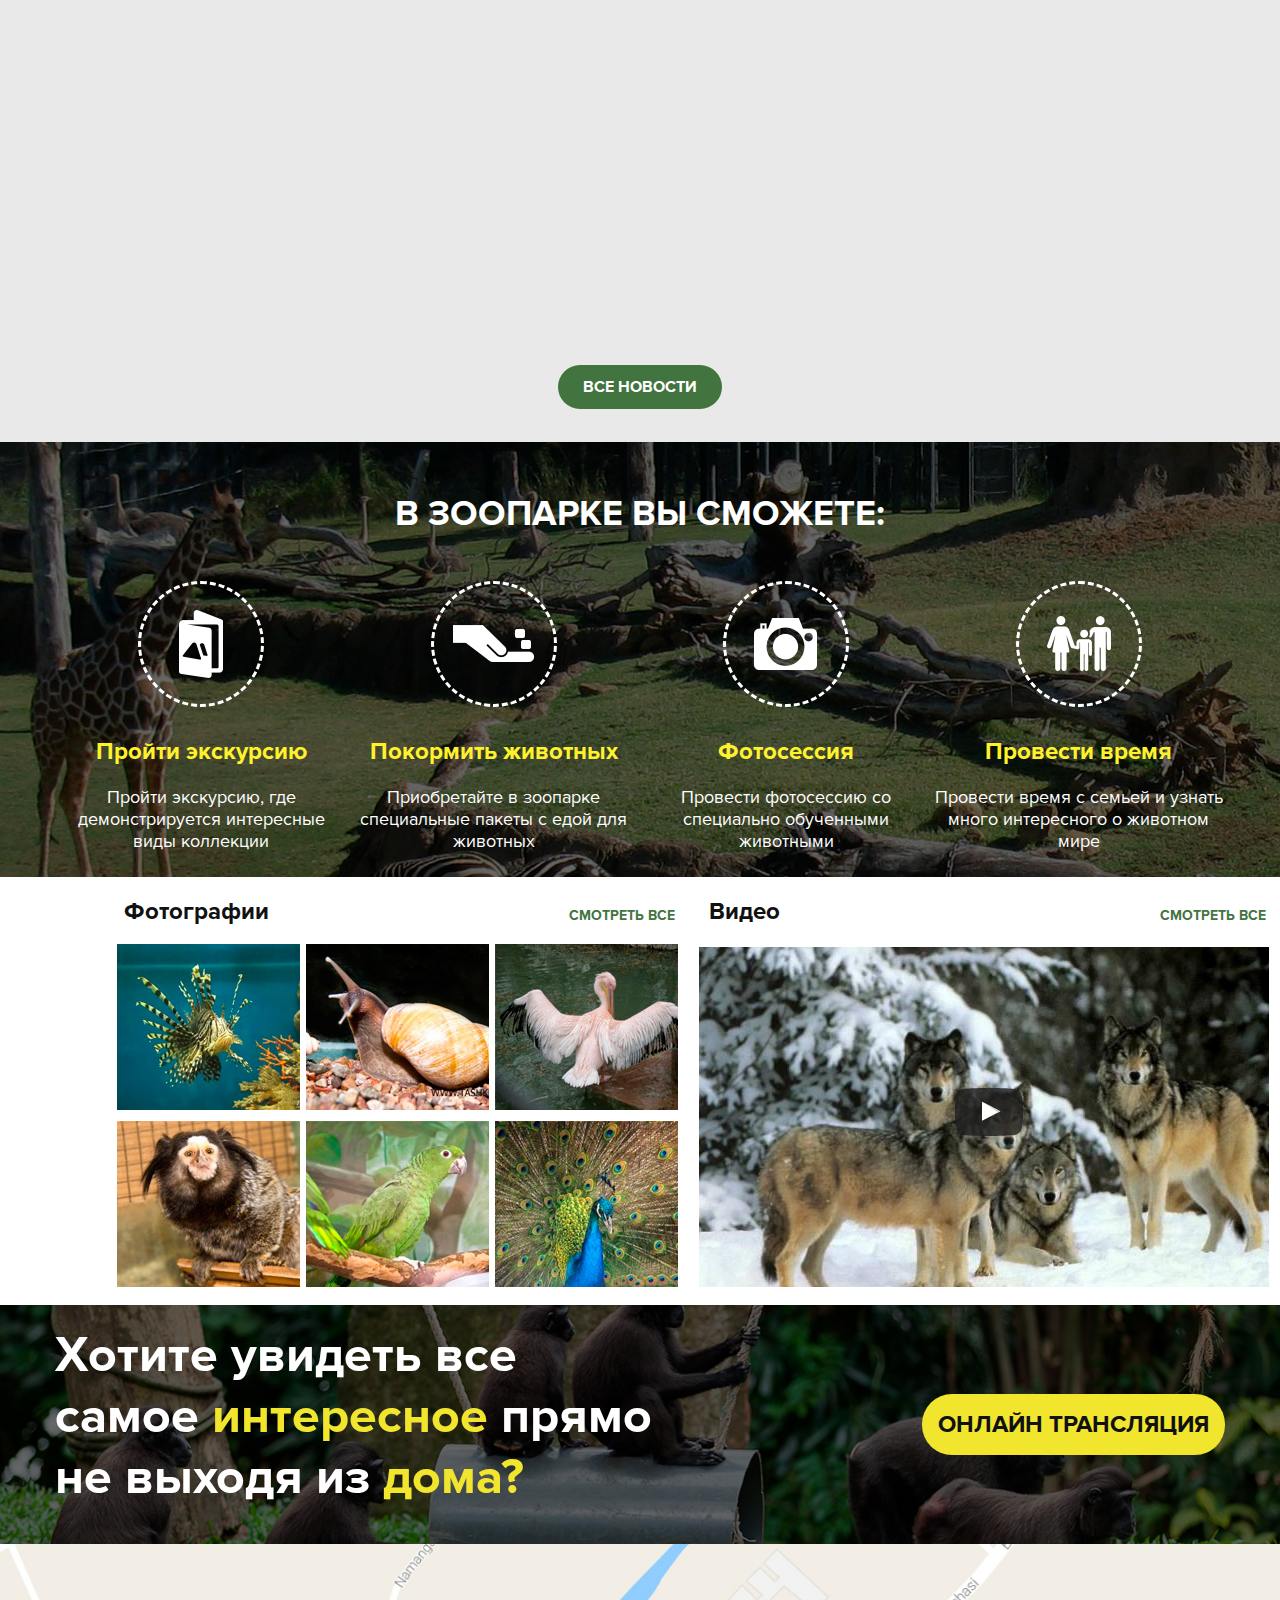
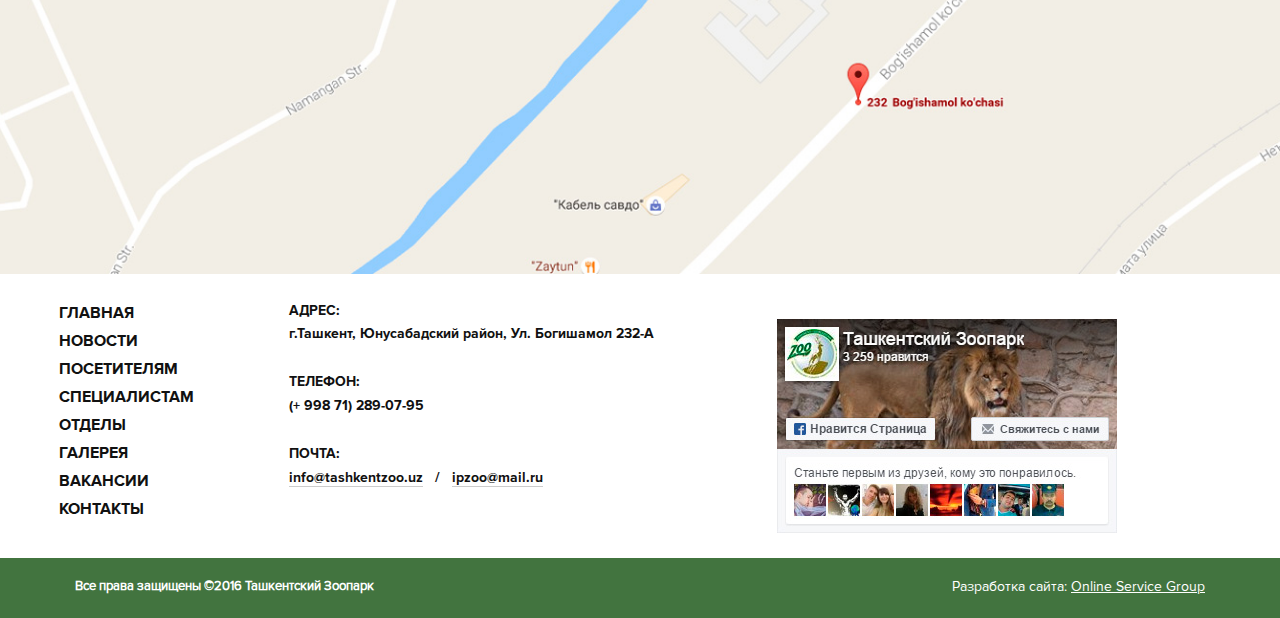
==== commit 0065fc3e: "added animals carousel ,some other changes" ====
--- a/index.html
+++ b/index.html
@@ -14,11 +14,53 @@
 	<link rel="stylesheet" href="css/owl.carousel.min.css">
 	<link rel="stylesheet" href="css/owl.theme.default.min.css">
 	<link rel="stylesheet" href="css/animate.css">
+	<link rel="stylesheet" href="css/slick.css">
+	<link rel="stylesheet" href="css/slick-theme.css">
 	<!-- Css -->
 	<link rel="stylesheet" href="css/main.css">
 	<!-- Scripts -->
 	<script src="js/jquery-3.3.1.min.js"></script>
 	<script src="js/owl.carousel.min.js"></script>
+	<script src="js/slick.min.js"></script>
+	<script>
+		$(document).ready(function(){
+      $('.animal-carousel').slick({
+				slidesToShow: 4,
+				slidesToScroll: 1,
+				infinite: true,
+				autoplay: true,
+				autoplaySpeed: 2000,
+				responsive:[
+					{
+						breakpoint: 1154,
+						settings: {
+							slidesToShow: 3,
+							// slidesToScroll: 1,
+							// infinite: true,
+						}
+					},
+					{
+						breakpoint: 970,
+						settings: {
+							slidesToShow: 2,
+							// slidesToScroll: 1,
+							// infinite: true,
+						}
+					},
+					{
+						breakpoint: 600,
+						settings: {
+							slidesToShow: 1,
+							// slidesToScroll: 1,
+							// infinite: true,
+						}
+					},
+				]
+				
+      });
+    });
+	</script>
+	
 	<script>
 		$(function() {
 				var pull        = $('#pull');
@@ -43,7 +85,7 @@
 			// Options will go here
 		});
 	</script> -->
-
+	<!-- Main Carousel -->
 	<script>
 		$(document).ready(function() {
 			$('.owl-carousel').owlCarousel({
@@ -57,6 +99,7 @@
 			})
 		});
 	</script>
+<!-- Animal Carousel -->
 
 	<script src="js/wow.min.js"></script>
 	<script>
@@ -162,24 +205,30 @@
 			<div class="otdel_title">
 				<h1>Отделы зоопарка</h1>
 				<div class="container">
-					 <div class="animals clearfix "><!--owl-carousel owl-theme -->
-						
-						<a href="#" class=" fish">
-							<img src="img/fish.png" alt="">	
-							<h3>Аквариум</h3>
-						</a>
-						<a href="#" class=" snail">
-							<img src="img/snail.png" alt="">
-							<h3>Безпозвоночные</h3>
-						</a>
-						<a href="#" class=" duck">
-							<img src="img/duck.png" alt="">	
-							<h3>Водоплавающие птицы</h3>
-						</a>
-						<a href="#" class=" deer">
-							<img src="img/deer.png" alt="">	
-							<h3>Копытные</h3>	
-						</a>
+					 <div class="animals clearfix">
+						 <!-- ANIMAL CAROUSEL -->
+						<div class="animal-carousel">
+							<a href="#" class=" fish">
+								<img src="img/fish.png" alt="">	
+								<h3>Аквариум</h3>
+							</a>
+							<a href="#" class=" snail">
+									<img src="img/snail.png" alt="">
+									<h3>Безпозвоночные</h3>
+							</a>
+							<a href="#" class=" duck">
+									<img src="img/duck.png" alt="">	
+									<h3>Водоплавающие птицы</h3>
+							</a>
+							<a href="#" class=" snail">
+								<img src="img/snail.png" alt="">
+								<h3>Безпозвоночные</h3>
+							</a>
+							<a href="#" class=" duck">
+								<img src="img/duck.png" alt="">	
+								<h3>Водоплавающие птицы</h3>
+							</a>
+						</div>
 					</div>
 <!-- btn -->
 							<!-- <div class="animals_btn">
--- a/css/main.css
+++ b/css/main.css
@@ -185,6 +185,12 @@
 	width: 40px;
 	padding: 9px;
 }
+.owl-prev:focus, .owl-next:focus {
+    outline: none;
+}
+.owl-dot:focus{
+	outline: none;
+}
 .owl-carousel .owl-nav button.owl-prev:hover,
 .owl-carousel .owl-nav button.owl-next:hover{
 	background: none;
@@ -245,6 +251,9 @@
 
 }
 /*OTDEL*/
+.slick-track>a:focus {
+    outline: none;
+}
 .otdel{
     text-align: center;
     text-transform: none;
@@ -277,17 +286,27 @@
     margin-left: -35px;
 }
 /*buttons*/
-
-.animals_leftbtn {
-	position: absolute;
-	left: 0;
-	top: 32%;
-}
-.animals_rightbtn {
-position: absolute;
-right: 0;
-top: 32%;
-}
+.slick-prev{
+	left: -40px;
+}
+.slick-next{
+	right: -40px;
+}
+.slick-prev:before {
+    content: "\f104";
+	font: normal normal normal 30px/0 FontAwesome;
+	background: none;
+	color: green;
+	opacity: 0.75;
+}
+.slick-next:before {
+    content: "\f105";
+	font: normal normal normal 30px/0 FontAwesome;
+	background: none;
+	color: green;
+	opacity: 0.75;
+}
+
 
 /*NEWS*/
 .news{
@@ -806,14 +825,14 @@
 	    left: 80px;
 	    top: 290px;
 	}
-	.animals {
+	/* .animals {
 	    position: relative;
 	    margin: 0 auto;
 	    display: block;
 	    margin-bottom: 80px;
 	    width: 60%;
-	    /*margin-left: 200px;*/
-	}
+	    /*margin-left: 200px;
+	} */
 
 	.topmenu_main{
 		display: none;
@@ -883,13 +902,13 @@
 
 @media (max-width: 970px){
 
-	.animals {
+	/* .animals {
 	    position: relative;
 	    margin: 0 auto;
 	    display: block;
 	    margin-bottom: 80px;
 	    width: 50%;
-	}
+	} */
 	.news-item {
 	    float: left;
 	    width: 35%;
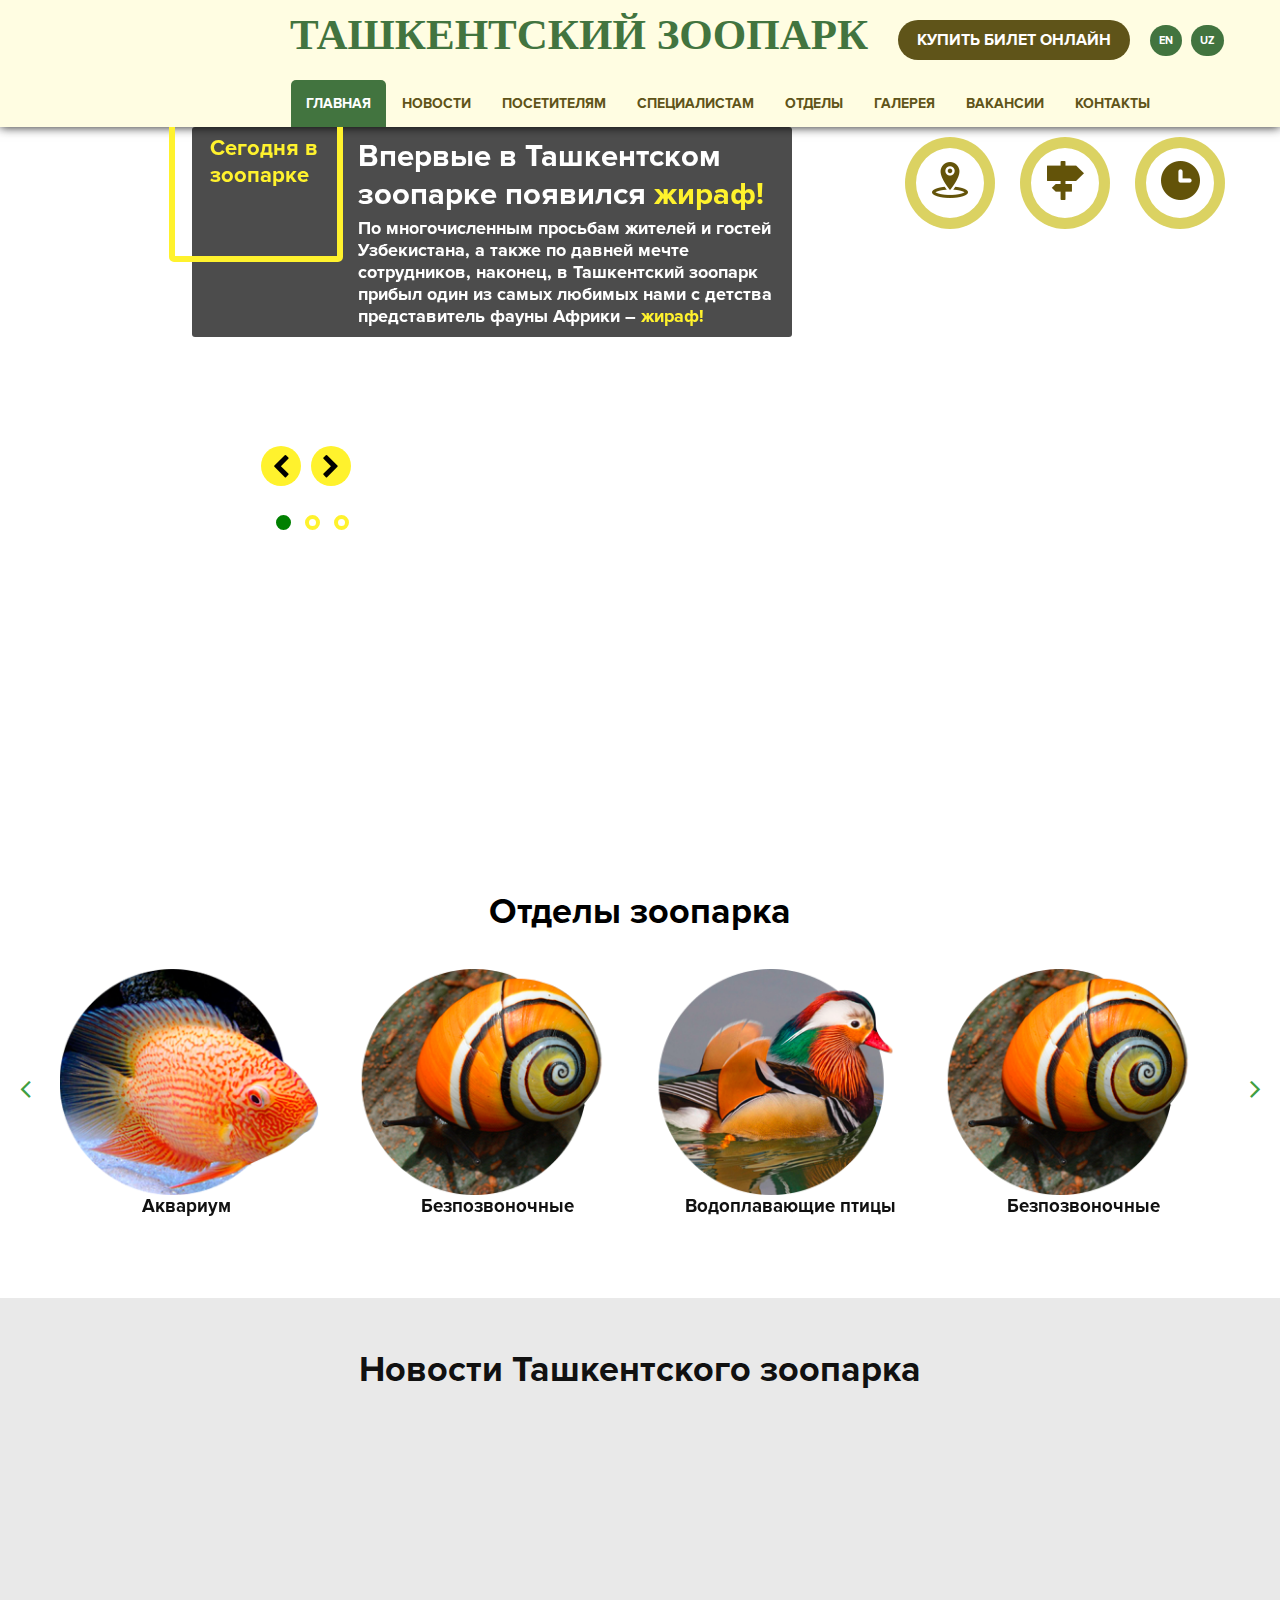
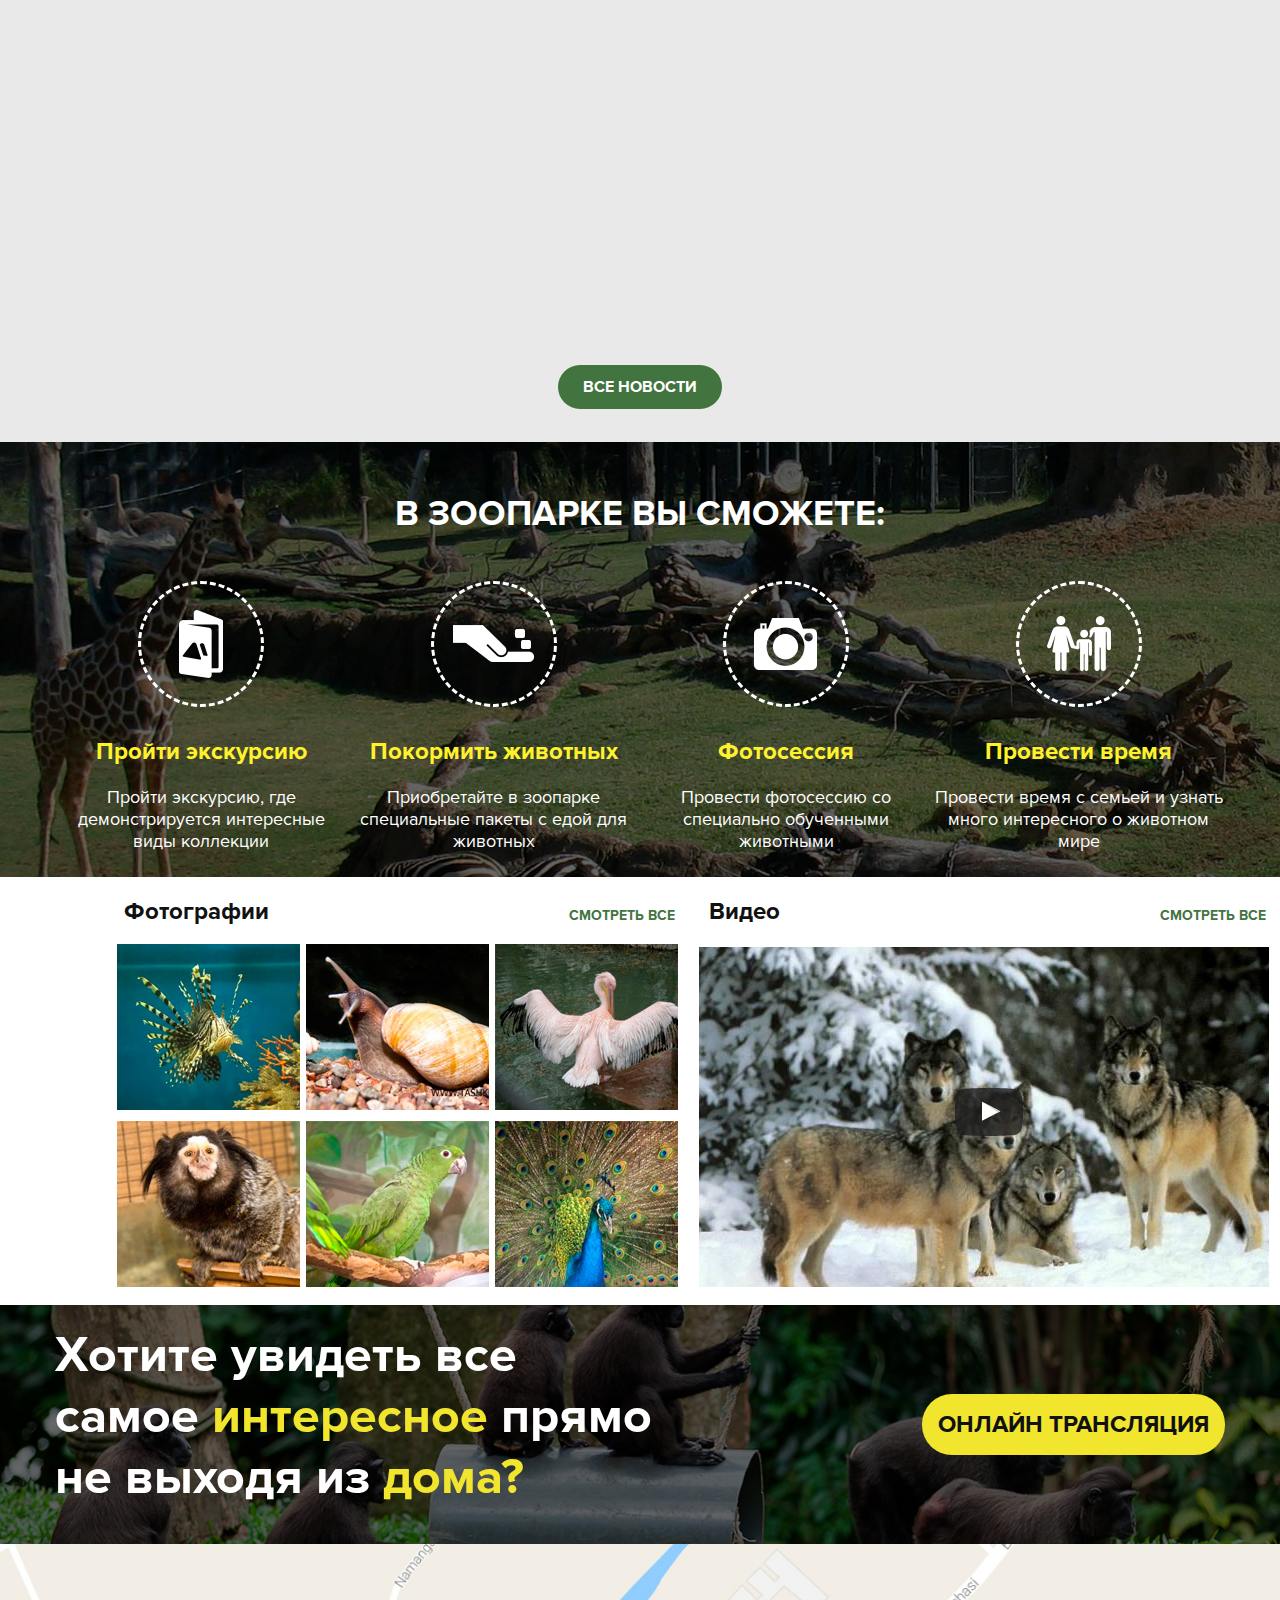
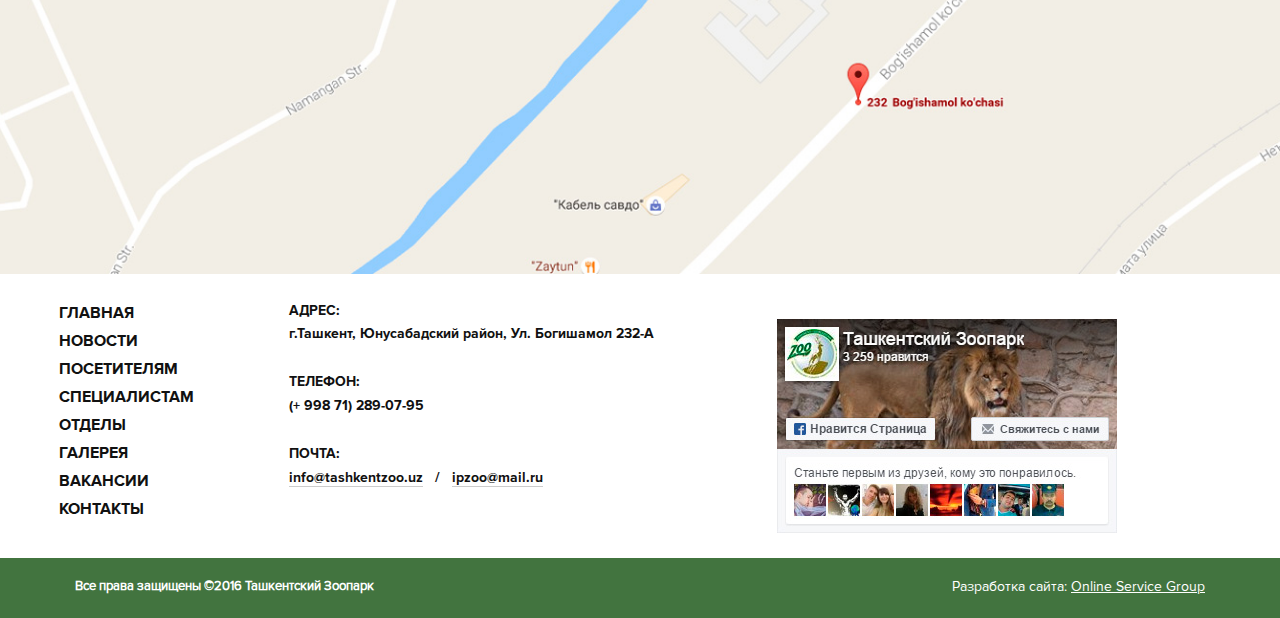
==== commit ed97fb06: "slider" ====
--- a/index.html
+++ b/index.html
@@ -35,24 +35,18 @@
 						breakpoint: 1154,
 						settings: {
 							slidesToShow: 3,
-							// slidesToScroll: 1,
-							// infinite: true,
 						}
 					},
 					{
 						breakpoint: 970,
 						settings: {
 							slidesToShow: 2,
-							// slidesToScroll: 1,
-							// infinite: true,
 						}
 					},
 					{
 						breakpoint: 600,
 						settings: {
 							slidesToShow: 1,
-							// slidesToScroll: 1,
-							// infinite: true,
 						}
 					},
 				]
@@ -95,7 +89,7 @@
 	    items:1,
 			nav: true,
   		navText: ['<i class="fa fa-chevron-left" aria-hidden="true"></i>','<i class="fa fa-chevron-right" aria-hidden="true"></i>'],
-			autoplay: 2000,
+			// autoplay: 2000,
 			})
 		});
 	</script>
@@ -177,24 +171,25 @@
 								<img src="img/clock.png" alt="">
 							</a> 
 						</div>
+						
+						<div class="clearfix"></div>
+					</div>
+					
+				</div>
+				<div class="owl-carousel owl-theme">
 						<div class="today-onzoo">
-							<div class="wrap-zoo">
-								<div class="left-zoo">
-									<p>Сегодня в зоопарке</p>
-								</div>
-							</div>	
-							<div class="right-zoo">
-								<h2>
-									Впервые в Ташкентском зоопарке появился <span class="jiraf">жираф!</span>
-								</h2>
-								<p>По многочисленным просьбам жителей и гостей Узбекистана, а также по давней мечте сотрудников, наконец, в Ташкентский зоопарк прибыл один из самых любимых нами с детства представитель фауны Африки – <span class="jiraf">жираф!</span></p>
-							</div>
-						</div>
-						<div class="clearfix"></div>
-					</div>
-					
-				</div>
-				<div class="owl-carousel owl-theme">
+								<div class="wrap-zoo">
+									<div class="left-zoo">
+										<p>Сегодня в зоопарке</p>
+									</div>
+								</div>	
+								<div class="right-zoo">
+									<h2>
+										Впервые в Ташкентском зоопарке появился <span class="jiraf">жираф!</span>
+									</h2>
+									<p>По многочисленным просьбам жителей и гостей Узбекистана, а также по давней мечте сотрудников, наконец, в Ташкентский зоопарк прибыл один из самых любимых нами с детства представитель фауны Африки – <span class="jiraf">жираф!</span></p>
+								</div>
+						</div>
 				    <div class="item"><img src="img/giraffe.jpg" alt=""></div>
 				    <div class="item"><img src="img/giraffe.jpg" alt=""></div>
 				</div>
--- a/css/main.css
+++ b/css/main.css
@@ -155,8 +155,9 @@
     width: 600px;
     position: absolute;
     border-radius: 3px;
-    left: 0;
-    top: 400px;
+	left: 15%;
+    top: 40%;
+    z-index: 3;
 }
 .left-zoo {
 	text-transform: none;
@@ -680,10 +681,16 @@
     list-style-type: none;
     float: left;
     width: 18%;
-    margin-left: 2%;
+    /* margin-left: 2%; */
 }
 }
 @media (max-width: 1154px){
+	a#pull {
+    position: absolute;
+    right: 0;
+    z-index: 3;
+    top: 155px;
+}
 	.top_titlename {
 	    text-transform: uppercase;
 	    font: 43px Comic Sans MS;
@@ -764,6 +771,12 @@
 	    margin: 3px;
 	    width: 27%;
 	}
+	.photo_title h5{
+		margin-left: 210px;
+	}
+	.video_title h5{
+		margin-left: 290px;		
+	}
 	.a_video {
 	    float: left;
 	    padding-top: 6px;
@@ -901,7 +914,14 @@
 }
 
 @media (max-width: 970px){
-
+	ul.topmenu_main {
+		text-align: center;
+	}
+	.topmenu_main li {
+		float: none;
+		display: inline-block;
+		margin-left: 1px;
+	}
 	/* .animals {
 	    position: relative;
 	    margin: 0 auto;
@@ -952,14 +972,16 @@
 	}
 	.list li {
 	    padding: 4px;
-	    float: left;
+		/* float: left; */
+		display: inline-block;
 	}
 	.zoo_footer .list {
 	    list-style-type: none;
 	    float: none;
 	    width: 100%;
-	    margin-left: 6%;
-	    overflow: hidden;
+	    /* margin-left: 6%; */
+		overflow: hidden;
+		text-align: center;
 	}
 	.address {
 	    float: left;
@@ -1014,6 +1036,9 @@
 
 }
 @media (max-width: 795px){
+	.buy{
+		margin: 10px 0 20px 0px;
+	}
 	.news-item {
 	    float: left;
 	    /*width: 50%;*/
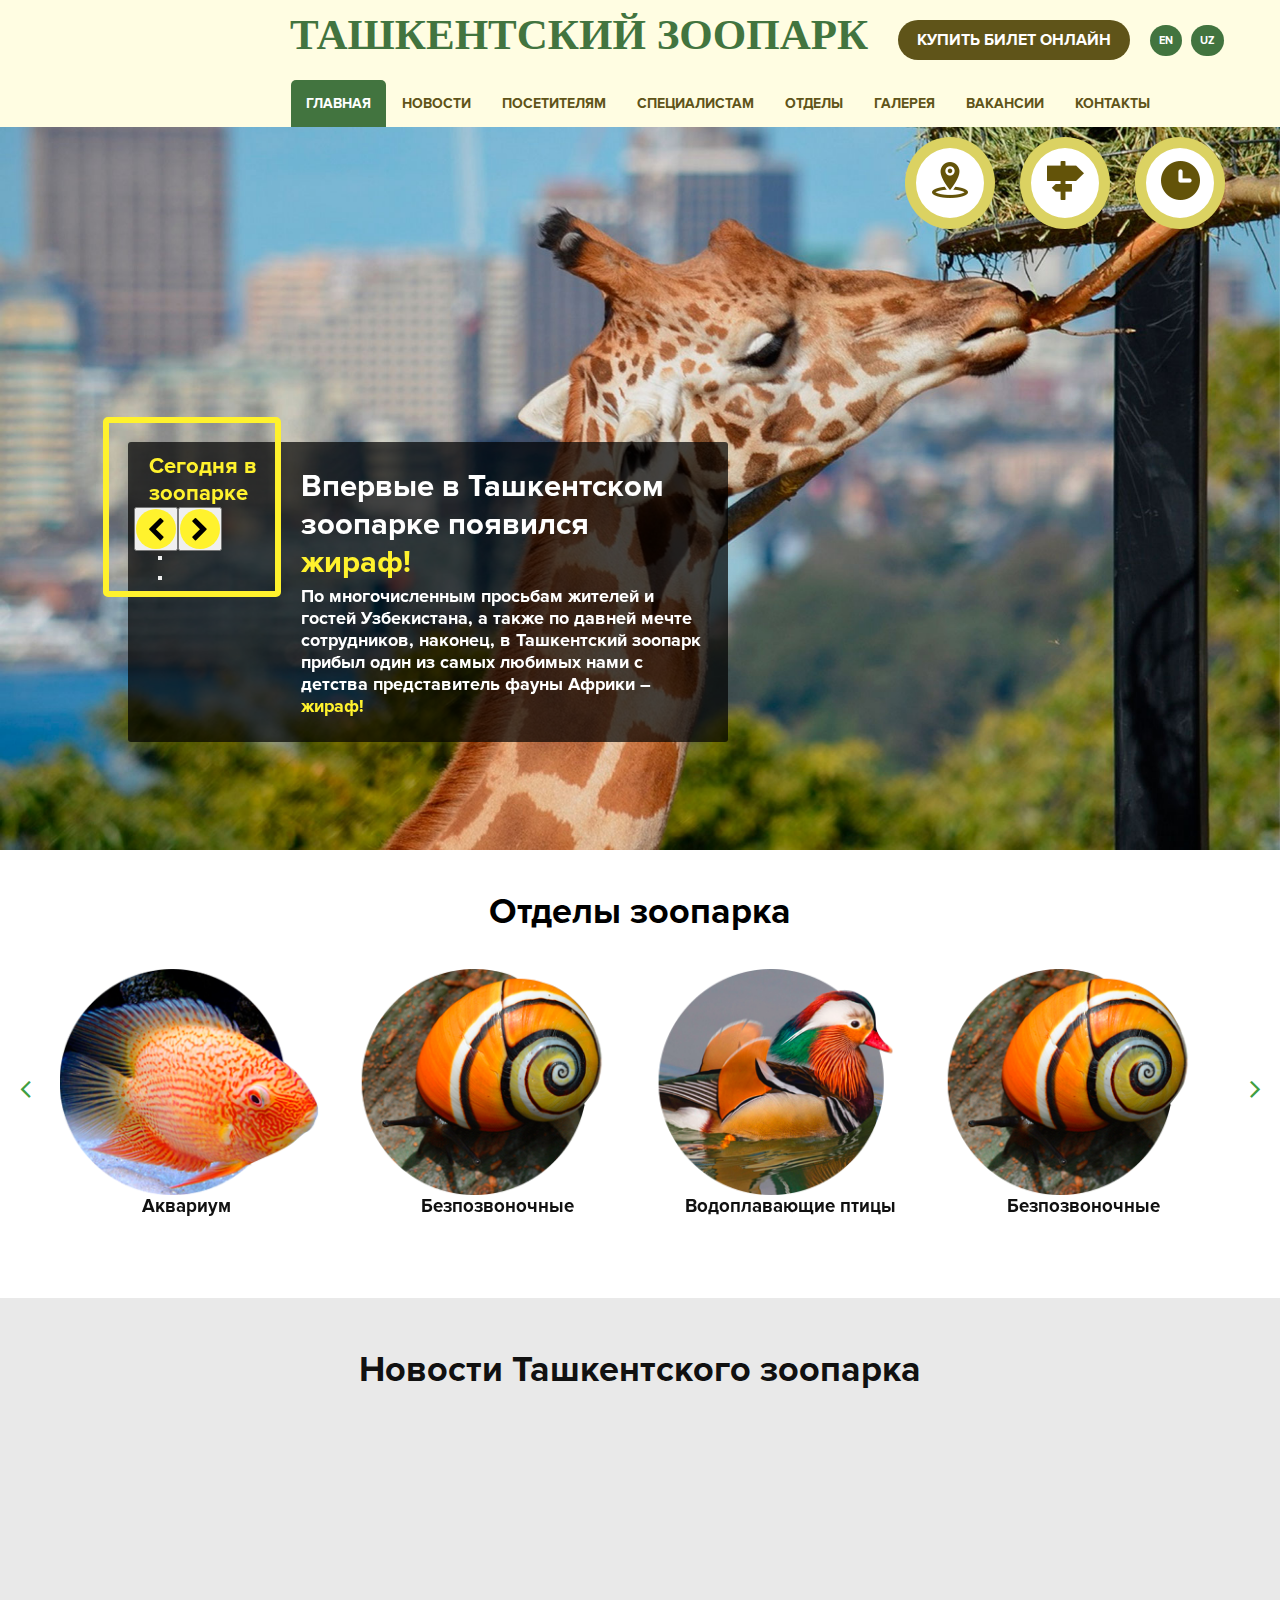
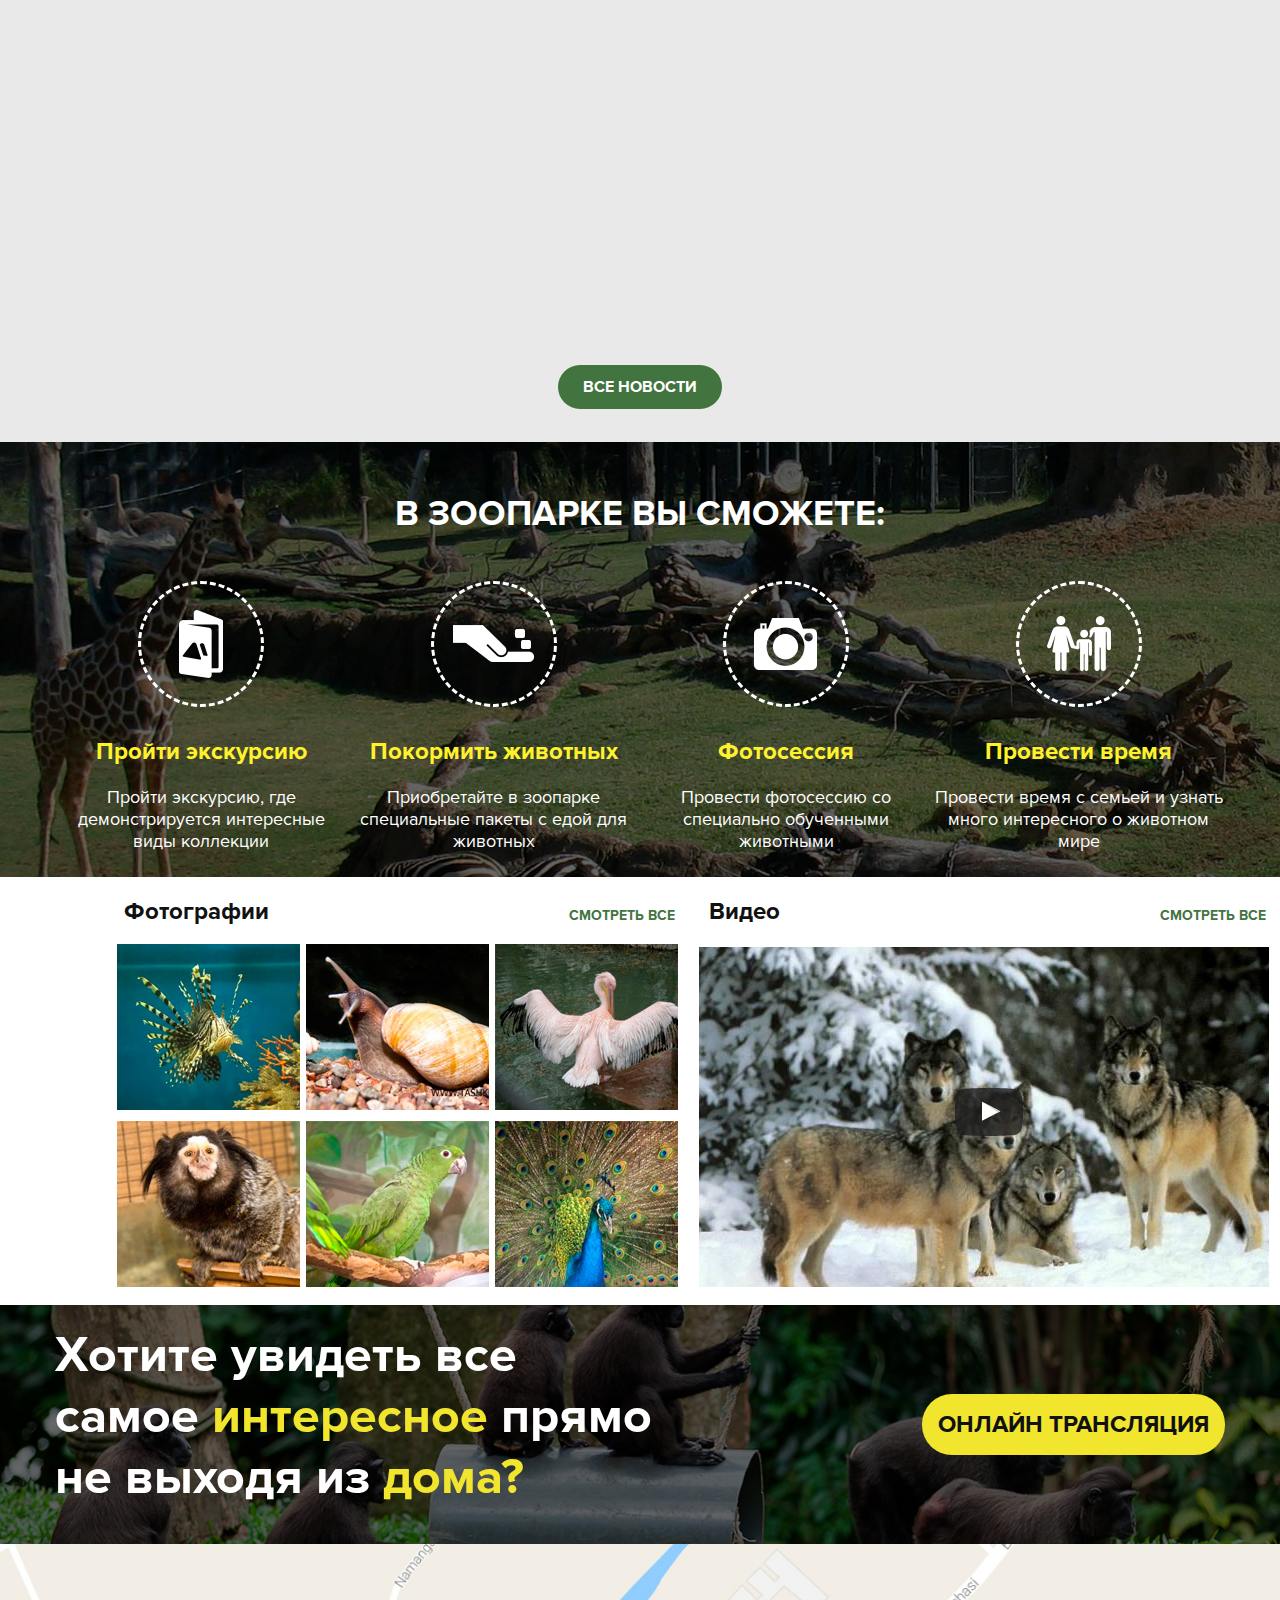
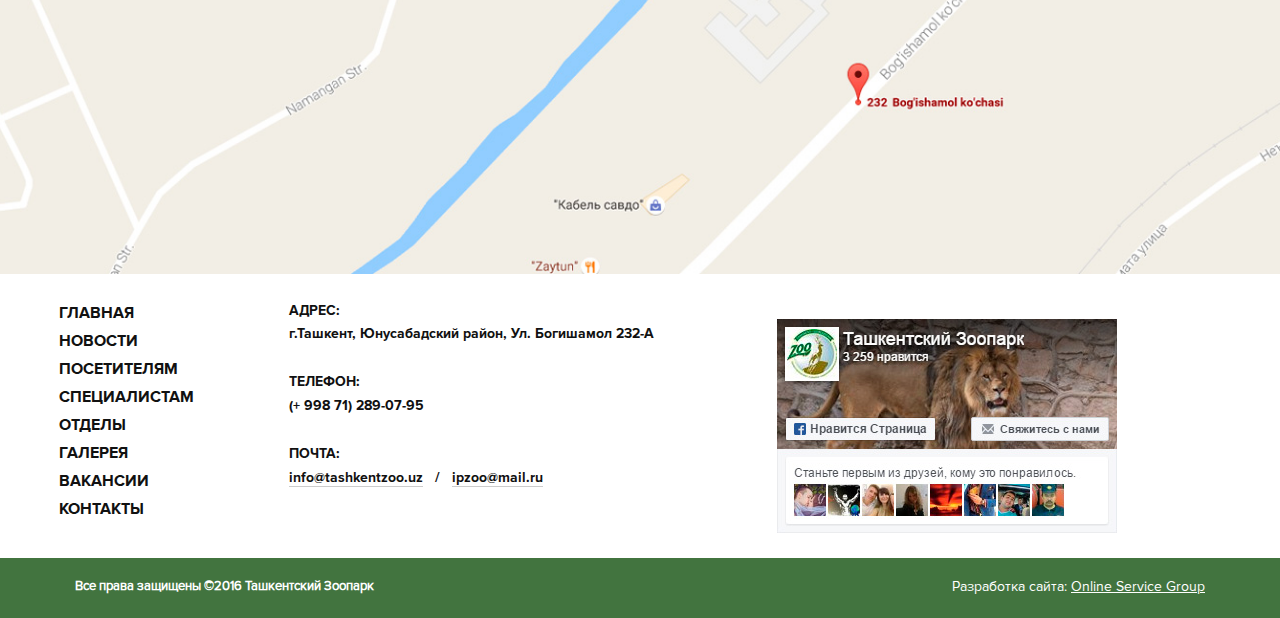
==== commit 8b478309: "zoo-block" ====
--- a/index.html
+++ b/index.html
@@ -176,13 +176,17 @@
 					</div>
 					
 				</div>
-				<div class="owl-carousel owl-theme">
+				<div class="some-carousel">
 						<div class="today-onzoo">
-								<div class="wrap-zoo">
-									<div class="left-zoo">
-										<p>Сегодня в зоопарке</p>
+								<div class="left-wrap">
+									<div class="wrap-zoo">
+										<div class="left-zoo">
+											<p>Сегодня в зоопарке</p>
+										</div>
+										<div class="cnav"></div>
 									</div>
-								</div>	
+									<div class="cdots-area"></div>
+								</div>
 								<div class="right-zoo">
 									<h2>
 										Впервые в Ташкентском зоопарке появился <span class="jiraf">жираф!</span>
@@ -190,9 +194,12 @@
 									<p>По многочисленным просьбам жителей и гостей Узбекистана, а также по давней мечте сотрудников, наконец, в Ташкентский зоопарк прибыл один из самых любимых нами с детства представитель фауны Африки – <span class="jiraf">жираф!</span></p>
 								</div>
 						</div>
-				    <div class="item"><img src="img/giraffe.jpg" alt=""></div>
-				    <div class="item"><img src="img/giraffe.jpg" alt=""></div>
-				</div>
+						<div class="owl-carousel owl-theme">
+								<div class="item"><img src="img/giraffe.jpg" alt=""></div>
+								<div class="item"><img src="img/giraffe.jpg" alt=""></div>
+						</div>
+				</div>
+				
 				
 			</section>
 		</section><!--end first section-->
@@ -468,5 +475,12 @@
 		</div>
 	</footer>
 	</div><!-- wrapper -->
+
+	<script>
+		$(function() {
+			$('.cnav').html($('.owl-nav'));
+			$('.cdots-area').html($('.owl-dots'));
+		});
+	</script>
 </body>
 </html>--- a/css/main.css
+++ b/css/main.css
@@ -150,14 +150,39 @@
 .btn .btn-item:hover {
 	border: 11px solid #fff22d;
 }
+
+
+.some-carousel {
+	position: relative;
+}
 .today-onzoo{
-    background: rgba(0, 0, 0, .7);
-    width: 600px;
+	display: block;
+	width: 600px;
+	padding: 15px;
     position: absolute;
+	left: 10%;
+    bottom: 15%;
+	z-index: 10;
     border-radius: 3px;
-	left: 15%;
-    top: 40%;
-    z-index: 3;
+	background: rgba(0, 0, 0, .7);
+}
+.left-wrap {
+	display: block;
+	float: left;
+	width: 26%;
+	height: 100%;
+	position: relative;
+	padding: 10px 5px;
+}
+.wrap-zoo {
+	position: absolute;
+	padding: 15px 0px 0px 25px;
+    top: -40px;
+    left: -40px;
+    width: 120%;
+	min-height: 180px;
+    border: 6px solid #fff22d;
+    border-radius: 5px;
 }
 .left-zoo {
 	text-transform: none;
@@ -167,6 +192,13 @@
     padding-left: 15px;
     padding-top: 15px;
     width: 90%;
+}
+.cdots-area {
+	display: block;
+	position: absolute;
+	bottom: -66px;
+	left: 15px;
+	z-index: 15;
 }
 .owl-theme .owl-nav {
     margin-top: 10px;
@@ -220,16 +252,7 @@
 	z-index: 1;
 }
 
-.wrap-zoo {
-	position: absolute;
-    padding: 10px 0px 0px 20px;
-    top: -23px;
-    left: -23px;
-    width: 29%;
-    height: 75%;
-    border: 6px solid #fff22d;
-    border-radius: 5px;
-}
+
 .right-zoo{
     float: right;
     text-transform: none;
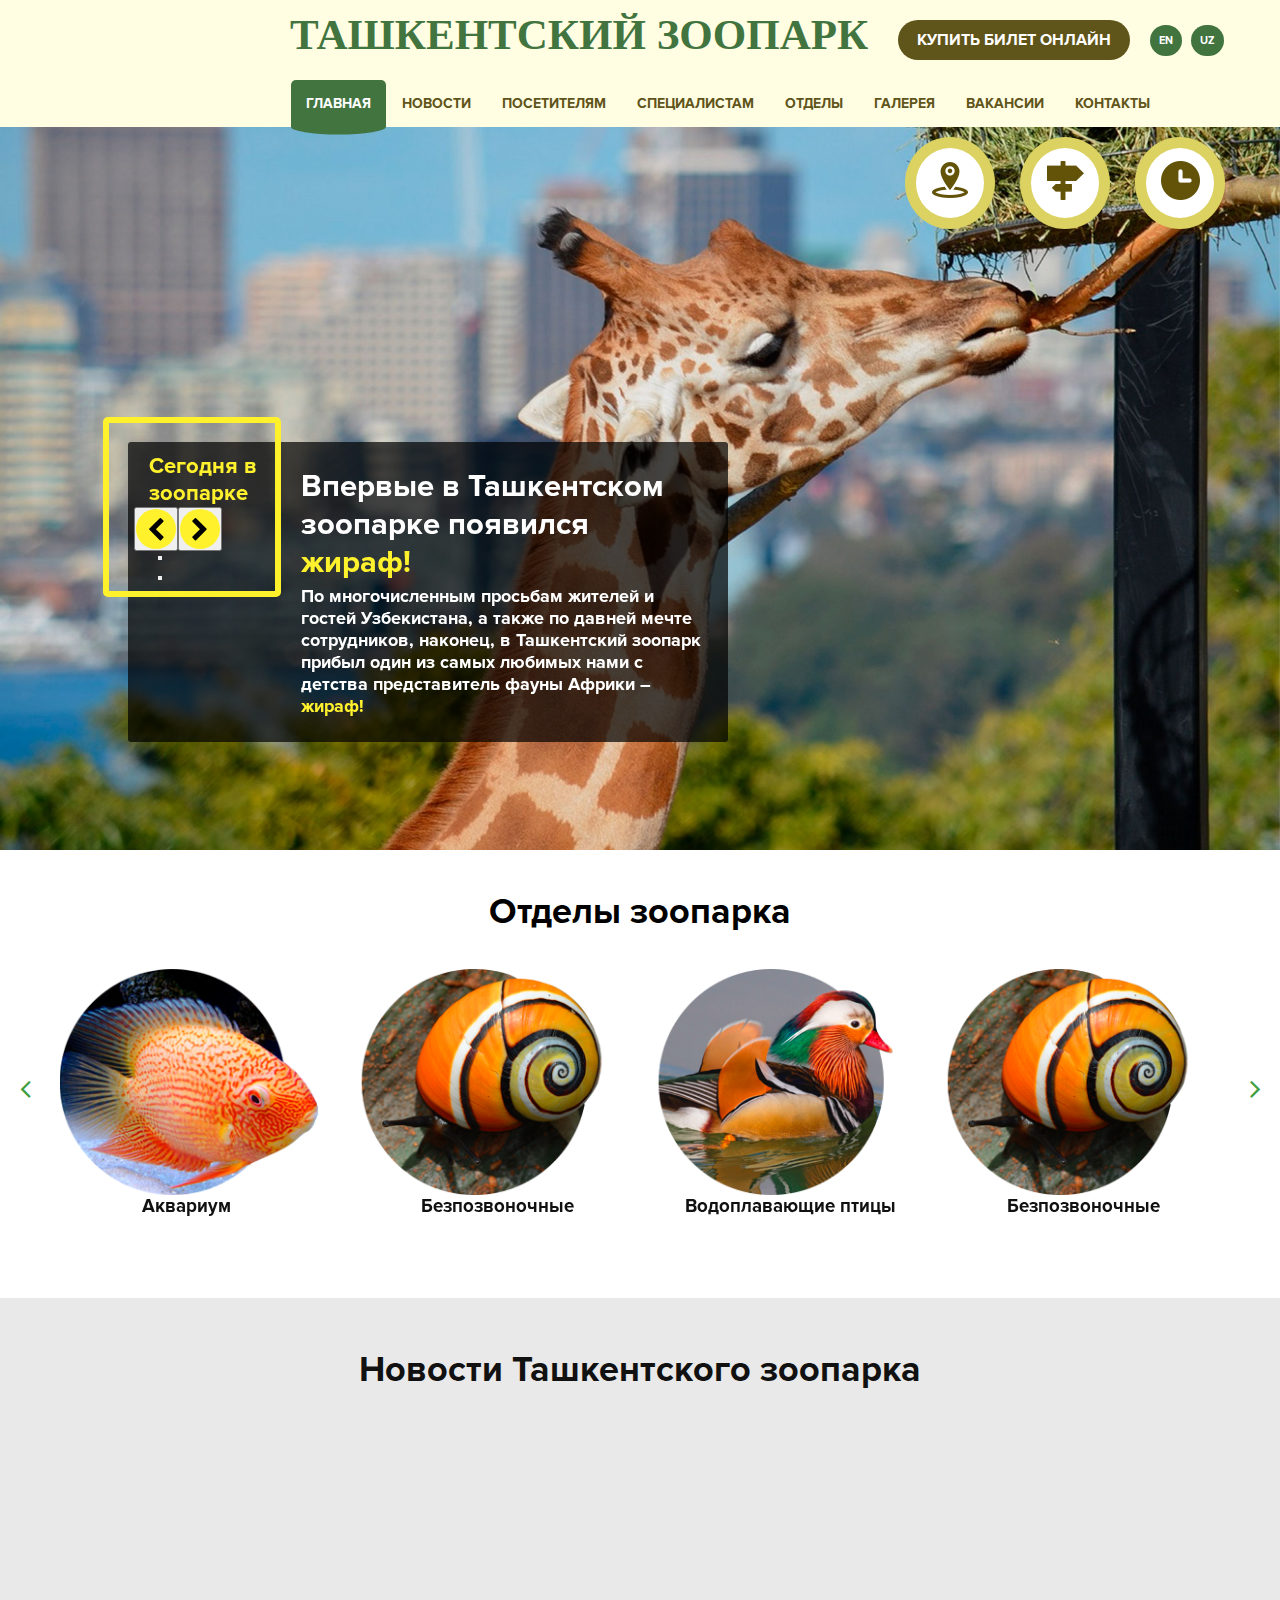
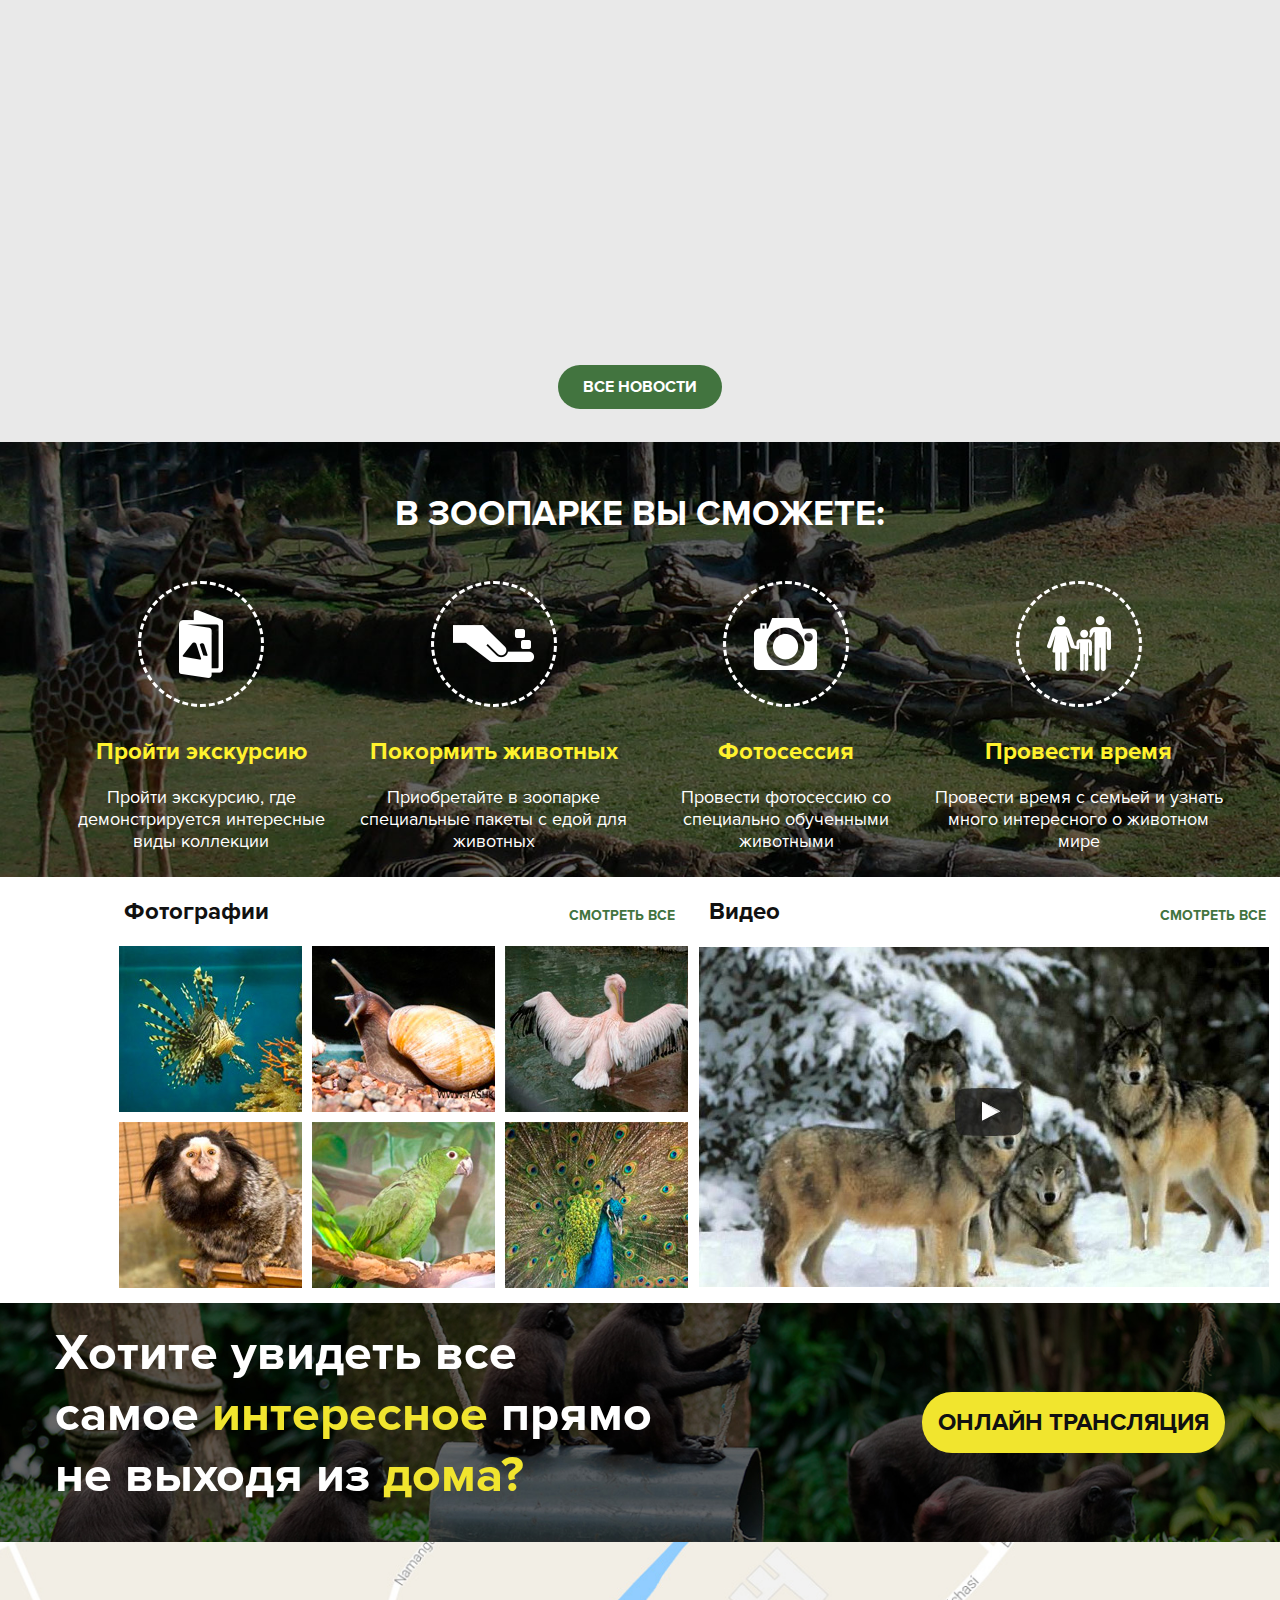
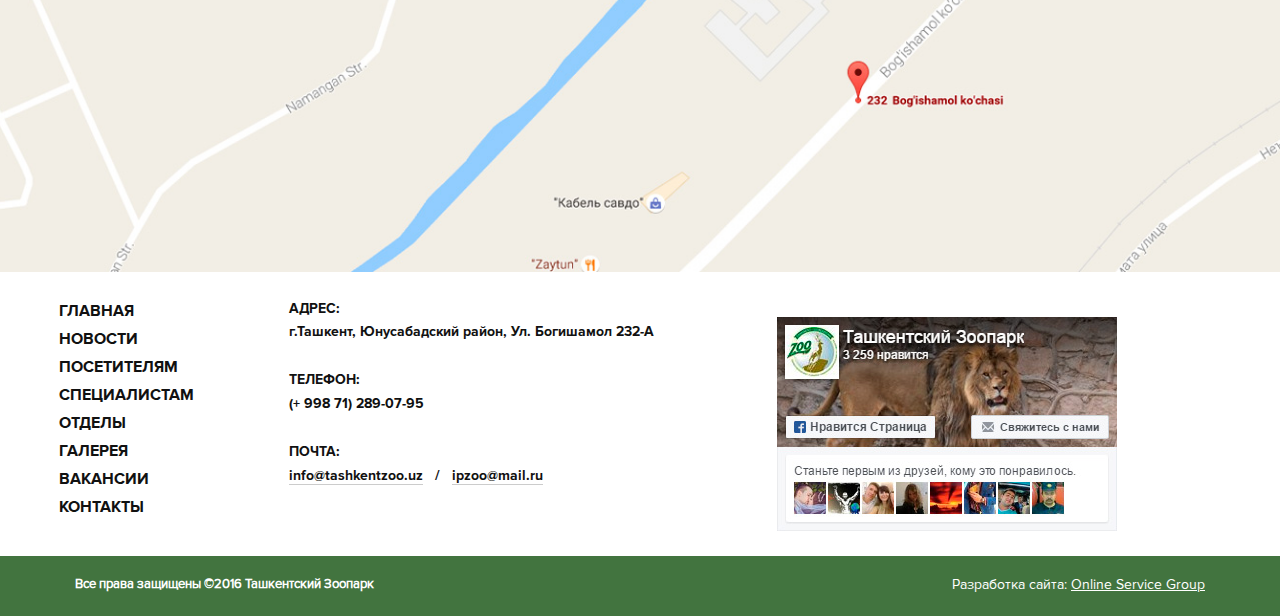
==== commit 9c6c1627: "main after" ====
--- a/index.html
+++ b/index.html
@@ -362,38 +362,40 @@
 						<h3>Фотографии</h3>
 						<h5>Смотреть все</h5>
 					</div>
+
 					<div class="photos">
-						<a href="#" class="animate-photo">
-							<div class="a_photo">
-								<img src="img/fish-lion.jpg" alt="">
-							</div>
-						</a>
-						<a href="#" class="animate-photo">
-							<div class="a_photo">
-									<img src="img/slug.jpg" alt="">
-							</div>
-						</a>
-						<a href="#" class="animate-photo">
-							<div class="a_photo">
-								<img src="img/pelican.jpg" alt="">
-							</div>
-						</a>
-						<a href="#" class="animate-photo">
-							<div class="a_photo">
-								<img src="img/makaka.jpg" alt="">
-							</div>
-						</a>
-						<a href="#" class="animate-photo">
-							<div class="a_photo">
-								<img src="img/parrot.jpg" alt="">
-							</div>
-						</a>
-						<a href="#" class="animate-photo">
-							<div class="a_photo">
-								<img src="img/peacock.jpg" alt="">
-							</div>
-						</a>
-
+						<div class="row">
+							<div class="row_column">
+								<a href="#" class="animate-photo">
+										<img src="img/fish-lion.jpg" alt="">
+								</a>
+							</div>
+							<div class="row_column">
+									<a href="#" class="animate-photo">
+											<img src="img/slug.jpg" alt="">
+									</a>
+							</div>
+							<div class="row_column">
+									<a href="#" class="animate-photo">
+											<img src="img/pelican.jpg" alt="">
+									</a>
+							</div>
+							<div class="row_column">
+									<a href="#" class="animate-photo">
+											<img src="img/makaka.jpg" alt="">
+									</a>
+							</div>
+							<div class="row_column">
+									<a href="#" class="animate-photo">
+											<img src="img/parrot.jpg" alt="">
+									</a>
+							</div>
+							<div class="row_column">
+									<a href="#" class="animate-photo">
+											<img src="img/peacock.jpg" alt="">
+									</a>
+							</div>
+						</div>
 					</div>
 				</div>
 			</div>
--- a/css/main.css
+++ b/css/main.css
@@ -82,6 +82,7 @@
 	padding: 0;
 	margin: 0;
 	display: block;
+	position: relative;
 }
 .topmenu_main li{
 	float: left;
@@ -93,18 +94,34 @@
     background: #42743f;
     border-radius: 5px 5px 0 0;
 }
-/* ul.topmenu_main > li.active:after {
+ul.topmenu_main > li.active a:after {
     content: "";
     background: #42743f;
-	width: 5.5%;
-	border-radius: 0 0 70% 70%;
-    height: 20px;
+    width: 100%;
+    border-radius: 0 0 70% 70%;
+    height: 15px;
     position: absolute;
-    top: 130px;
+    bottom: 0;
+    left: 0;
+    z-index: 3;
+    transform: translateY(50%);
+    display: block;
+}
+.topmenu_main li a:after {
+    content: "";
+    background: #42743f;
+    width: 100%;
+    border-radius: 0 0 70% 70%;
+    height: 15px;
+    position: absolute;
+    bottom: 0;
+    left: 0;
+    z-index: 3;
+    transform: translateY(50%);
     display: none;
-    z-index: 3;
-} */
-ul.topmenu_main > li:hover:after, ul.topmenu_main > li.active:after {
+}
+
+ul.topmenu_main li a:hover:after, ul.topmenu_main li.active a:after {
     display: block;
 }
 .topmenu_main li a{
@@ -501,6 +518,18 @@
 .photos{
     overflow: hidden;
 }
+.photos .row::after{
+	content: '';
+	display: table;
+	clear: both;
+}
+.row .row_column{
+	display: block;
+	float: left;
+	width: 33.33333%;
+	padding: 5px;
+}
+
 
 /* a.animate-photo > .a_photo > img:hover {
     transition: 0.75s;
@@ -509,11 +538,11 @@
 .animate-photo{
 	cursor: pointer;
 	overflow: hidden;
-	width: auto;
-	height: auto;
-}
-
-.a_photo img{
+	display: block;
+	height: 166px;
+}
+
+.animate-photo img{
 	transition: all 0.4s
 }
 .animate-photo:hover img{
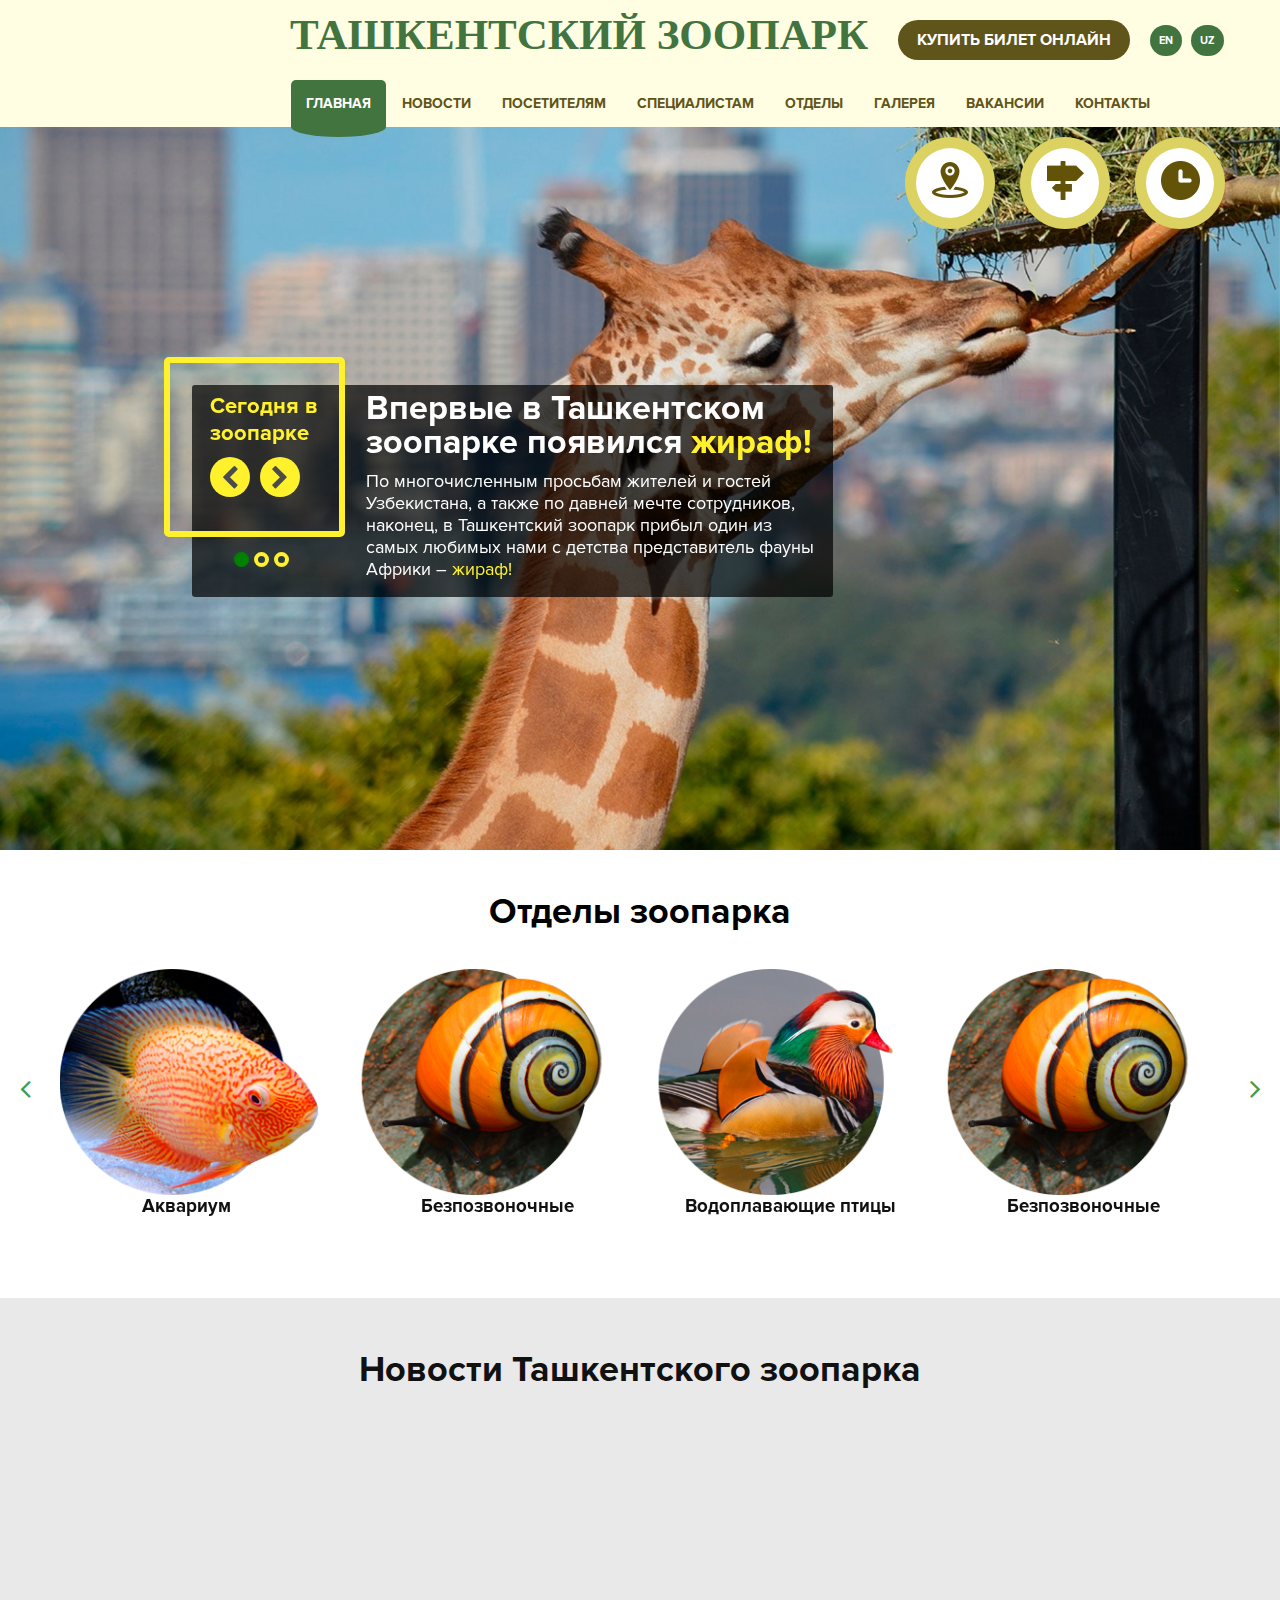
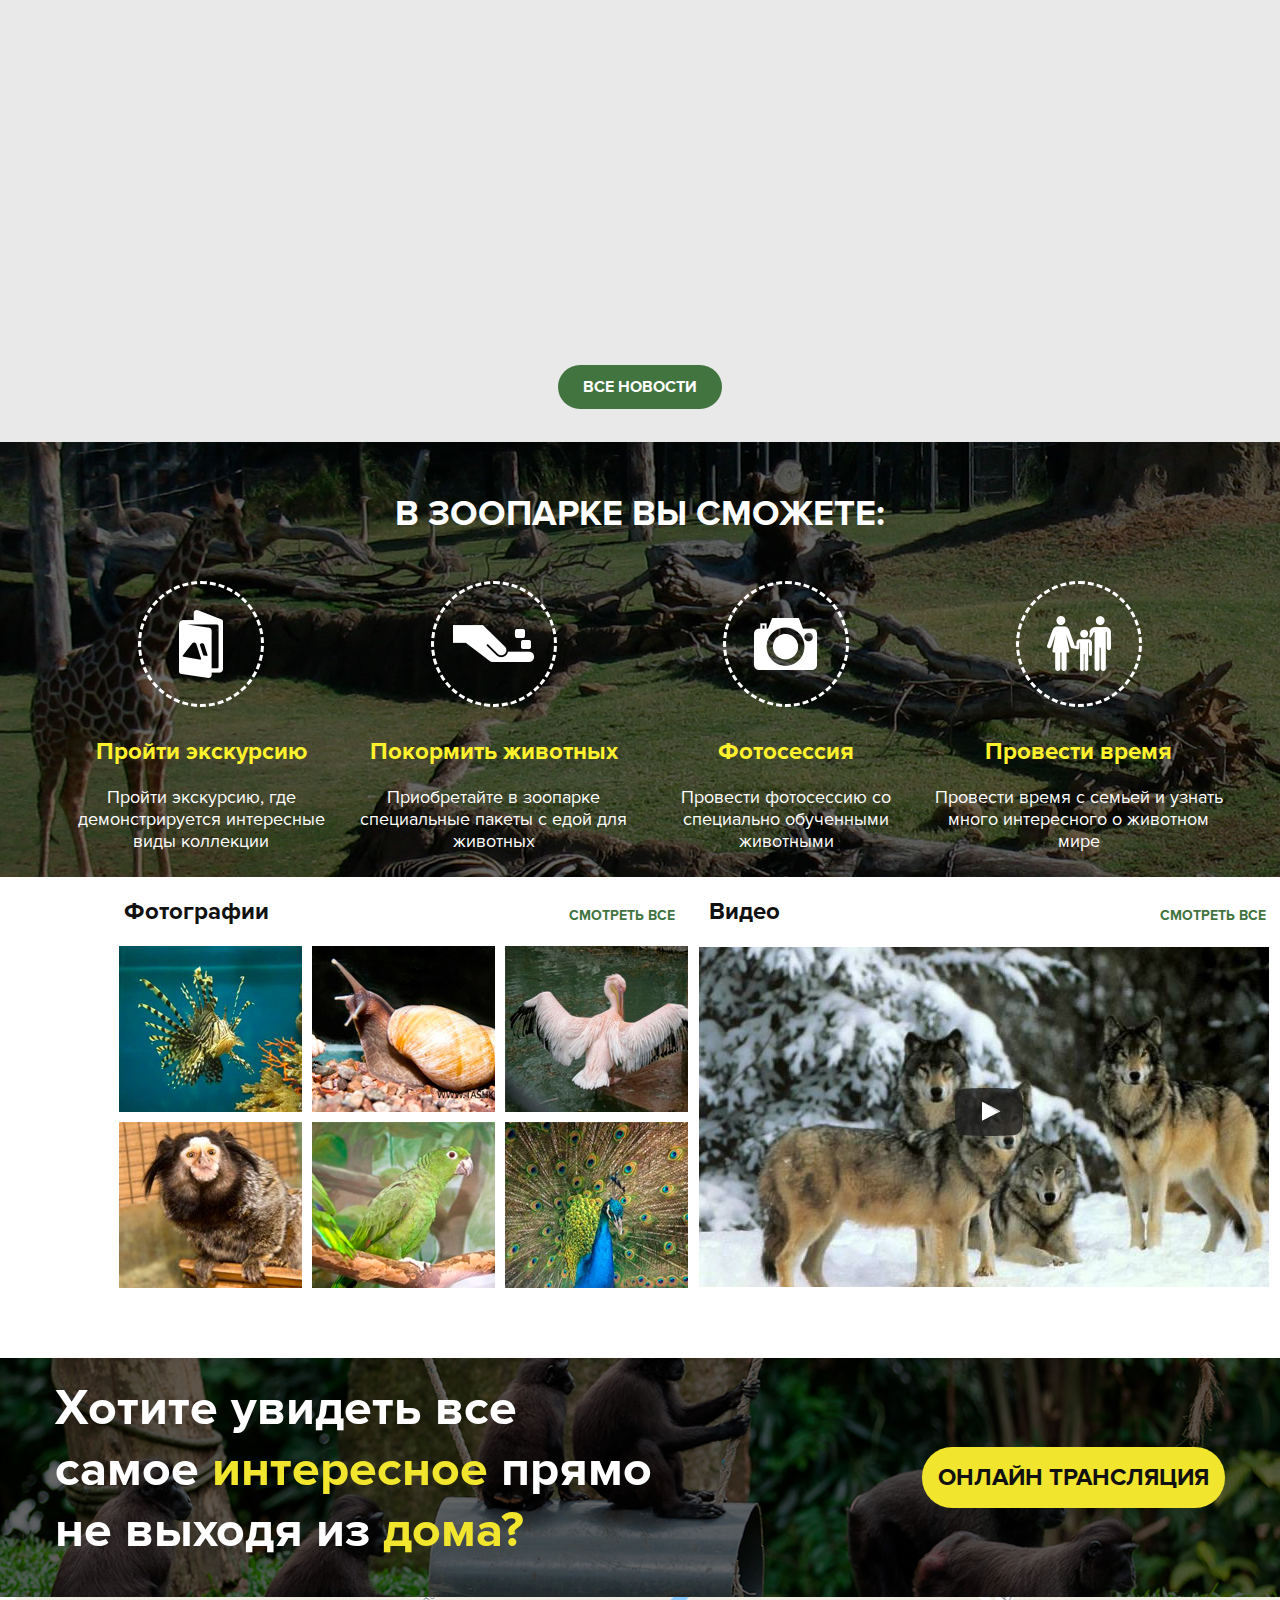
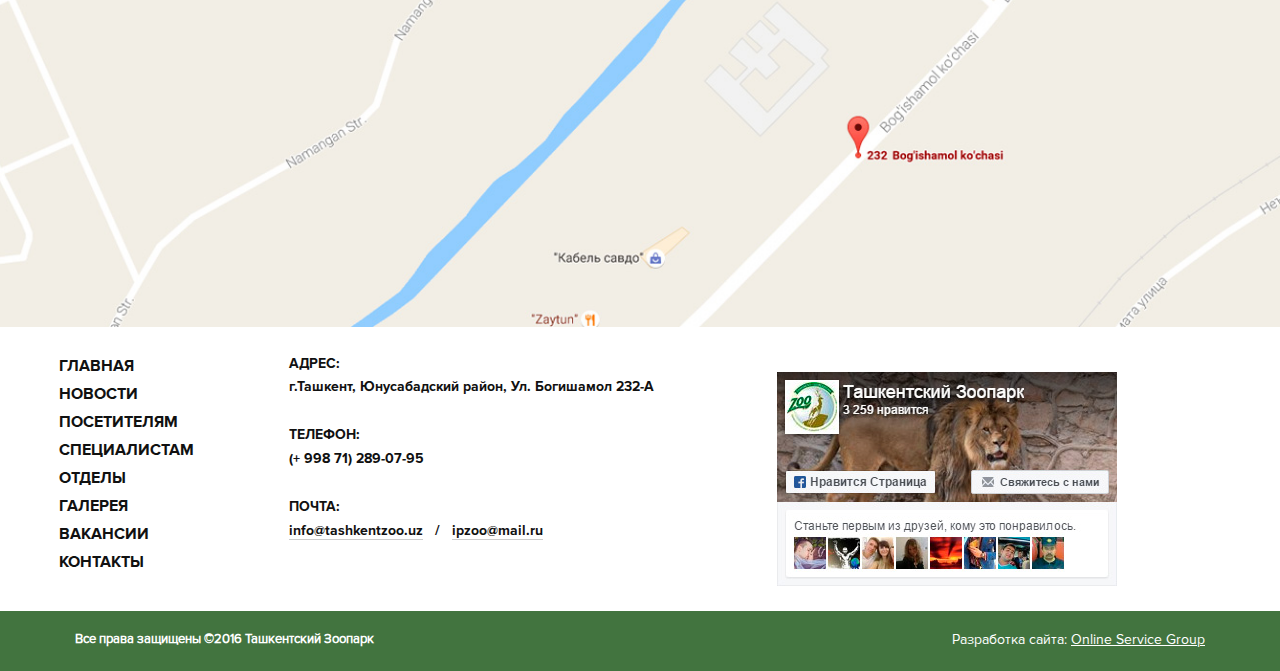
==== commit f5a4bfec: "fancybox added" ====
--- a/index.html
+++ b/index.html
@@ -9,7 +9,10 @@
 	<!-- Favicon -->
 	<link rel="shortcut icon" href="img/logo.png" />
 	<link rel="stylesheet" href="font-awesome-4.7.0/css/font-awesome.min.css">
-	<!-- <link rel="stylesheet" href="css/jquery.fancybox.min.css"> -->
+	<!-- FancyBox -->
+
+	<link rel="stylesheet" href="css/jquery.fancybox.min.css" />
+
 	<!-- Carousel -->
 	<link rel="stylesheet" href="css/owl.carousel.min.css">
 	<link rel="stylesheet" href="css/owl.theme.default.min.css">
@@ -74,11 +77,6 @@
 				});
 		});
   </script>
-	<!-- <script type="text/javascript">
-		$("[data-fancybox]").fancybox({
-			// Options will go here
-		});
-	</script> -->
 	<!-- Main Carousel -->
 	<script>
 		$(document).ready(function() {
@@ -89,11 +87,12 @@
 	    items:1,
 			nav: true,
   		navText: ['<i class="fa fa-chevron-left" aria-hidden="true"></i>','<i class="fa fa-chevron-right" aria-hidden="true"></i>'],
-			// autoplay: 2000,
+			autoplay: 2000,
 			})
 		});
 	</script>
-<!-- Animal Carousel -->
+<!-- FancyBox POP-UP -->
+<script src="js/jquery.fancybox.min.js"></script>
 
 	<script src="js/wow.min.js"></script>
 	<script>
@@ -113,9 +112,16 @@
 						<h2 class="top_titlename">
 							ташкентский зоопарк
 						</h2>
-						<a href="#" class="buy">
+
+						<div style="display: none;" id="animatedModal" class="animated-modal">
+								<h2>Hello</h2>
+								<p>Buy Some Tickets.</p>
+							</div>
+
+						<a data-fancybox data-animation-duration='700' data-src="#animatedModal" href="javascript:;" class="buy">
 							купить билет онлайн
 						</a>
+
 						<a href="#" class="lang">
 							en
 						</a>
@@ -195,6 +201,7 @@
 								</div>
 						</div>
 						<div class="owl-carousel owl-theme">
+								<div class="item"><img src="img/giraffe.jpg" alt=""></div>
 								<div class="item"><img src="img/giraffe.jpg" alt=""></div>
 								<div class="item"><img src="img/giraffe.jpg" alt=""></div>
 						</div>
@@ -232,15 +239,6 @@
 							</a>
 						</div>
 					</div>
-<!-- btn -->
-							<!-- <div class="animals_btn">
-								<a href="#" class="animals_leftbtn">
-									<img src="img/left.png" alt="">
-								</a>
-								<a href="#" class="animals_rightbtn">
-									<img src="img/right.png" alt="">
-								</a>
-							</div> -->
 
 				</div>
 			</div>
--- a/css/main.css
+++ b/css/main.css
@@ -59,6 +59,45 @@
 .buy:hover{
 	background-color: #605619e1;
 }
+a.buy:focus {
+    outline: none;
+}
+
+.animated-modal {
+	max-width: 550px;
+	border-radius: 4px;
+	overflow: hidden;
+	
+	transform: translateY(-50px);
+	transition: all .7s;
+  }
+  
+  .animated-modal h2,
+  .animated-modal p {
+	transform: translateY(-50px);
+	opacity: 0;
+	
+	transition-property: transform, opacity;
+	transition-duration: .4s;
+  }
+  
+  /* Final state */
+  .fancybox-slide--current .animated-modal,
+  .fancybox-slide--current .animated-modal h2,
+  .fancybox-slide--current .animated-modal p {
+	transform: translateY(0);
+	opacity: 1;
+  }
+  
+  /* Reveal content with different delays */
+  .fancybox-slide--current .animated-modal h2 {
+	transition-delay: .1s;
+  }
+  
+  .fancybox-slide--current .animated-modal p {
+	transition-delay: .3s;
+  }
+
 .lang {
     background-color: #42743f;
     border-radius: 30px;
@@ -99,7 +138,7 @@
     background: #42743f;
     width: 100%;
     border-radius: 0 0 70% 70%;
-    height: 15px;
+    height: 20px;
     position: absolute;
     bottom: 0;
     left: 0;
@@ -112,7 +151,7 @@
     background: #42743f;
     width: 100%;
     border-radius: 0 0 70% 70%;
-    height: 15px;
+    height: 20px;
     position: absolute;
     bottom: 0;
     left: 0;
@@ -148,6 +187,9 @@
 img {
     max-width: 100%
 }
+/* .item {
+    margin-top: -85px;
+} */
 .btn{
 	display: block;
     position: absolute;
@@ -174,11 +216,11 @@
 }
 .today-onzoo{
 	display: block;
-	width: 600px;
-	padding: 15px;
+	width: 641px;
+	padding: 7px;
     position: absolute;
-	left: 10%;
-    bottom: 15%;
+	left: 15%;
+    bottom: 35%;
 	z-index: 10;
     border-radius: 3px;
 	background: rgba(0, 0, 0, .7);
@@ -186,7 +228,7 @@
 .left-wrap {
 	display: block;
 	float: left;
-	width: 26%;
+	width: 24%;
 	height: 100%;
 	position: relative;
 	padding: 10px 5px;
@@ -194,8 +236,8 @@
 .wrap-zoo {
 	position: absolute;
 	padding: 15px 0px 0px 25px;
-    top: -40px;
-    left: -40px;
+    top: -35px;
+    left: -35px;
     width: 120%;
 	min-height: 180px;
     border: 6px solid #fff22d;
@@ -210,18 +252,48 @@
     padding-top: 15px;
     width: 90%;
 }
+.right-zoo{
+    float: right;
+    text-transform: none;
+    width: 75%;
+    color: #fff;
+    padding-left: 10px;
+}
+.right-zoo h2{
+	text-transform: none;
+	font-size: 34px;
+	line-height: 1;
+    padding-bottom: 10px;
+}
+
+.right-zoo p{
+	font-size: 18px;
+	padding-bottom: 10px;
+	font-family: 'ProximaNova-Regular';
+}
 .cdots-area {
 	display: block;
-	position: absolute;
-	bottom: -66px;
-	left: 15px;
-	z-index: 15;
+    position: absolute;
+    top: 160px;
+    left: 35px;
+    z-index: 15;
 }
 .owl-theme .owl-nav {
     margin-top: 10px;
     position: absolute;
     top: 42%;
-    left: 20%;
+	left: 20%;
+	padding: 20px;
+}
+.owl-nav{
+	padding-left: 15px;
+    padding-top: 10px;
+
+}
+.owl-nav .owl-prev, .owl-nav .owl-next {
+    border: none;
+	background: none;
+	margin-right: 10px;
 }
 .fa {
     display: inline-block;
@@ -234,6 +306,8 @@
     height: 40px;
 	width: 40px;
 	padding: 9px;
+	color: #4b4b4b;
+	cursor: pointer;
 }
 .owl-prev:focus, .owl-next:focus {
     outline: none;
@@ -241,56 +315,33 @@
 .owl-dot:focus{
 	outline: none;
 }
-.owl-carousel .owl-nav button.owl-prev:hover,
-.owl-carousel .owl-nav button.owl-next:hover{
+
+.owl-dot {
+	border: none;
 	background: none;
-    color: #FFF;
-    text-decoration: none;
-}
-.owl-theme .owl-dots .owl-dot span {
-    margin: 5px 7px;
-    display: block;
-    /* -webkit-backface-visibility: visible; */
-    transition: opacity .2s ease;
+}
+.owl-dots span {
     border: 4px solid #fff22d;
     width: 15px;
     height: 15px;
-	border-radius: 50%;
-	background: none;
-}
-.owl-theme .owl-dots .owl-dot.active span, .owl-theme .owl-dots .owl-dot:hover span {
+    border-radius: 50%;
+    display: inline-block;
+    margin-right: 5px;
+}
+.owl-dot.active span{
+	background: green;
+    border: 4px solid green;
+}
+.owl-dot span:hover{
     background: green;
     border: 4px solid green;
 }
-.owl-dots {
-	position: absolute;
-	top: 53%;
-	left: 21%;
-	z-index: 1;
-}
-
-
-.right-zoo{
-    float: right;
-    text-transform: none;
-    width: 74%;
-    color: #fff;
-    padding: 10px;
-}
+
 .jiraf{
 	color:#fff22d;
 }
 
-.right-zoo h2{
-	text-transform: none;
-	font-size: 31px;
-}
-
-.right-zoo p{
-	font-size: 18px;
-	margin-top: 4px;
-
-}
+
 /*OTDEL*/
 .slick-track>a:focus {
     outline: none;
@@ -486,7 +537,8 @@
 
 /*MEDIA*/
 .media{
-    margin-top: 10px;
+	margin-top: 10px;
+	margin-bottom: 65px;
     overflow: hidden;
 }
 .photo_left{
@@ -530,11 +582,6 @@
 	padding: 5px;
 }
 
-
-/* a.animate-photo > .a_photo > img:hover {
-    transition: 0.75s;
-    transform: scale(1.1);
-} */
 .animate-photo{
 	cursor: pointer;
 	overflow: hidden;
@@ -550,13 +597,7 @@
 	transform: scale(1.15) rotate(0.01deg);
 	opacity: 0.5;
 }
-.a_photo{
-    float: left;
-	margin: 3px;
-	
-	overflow: hidden;
-	height: 100%;
-}
+
 
 .video_right{
     float: right;
@@ -722,33 +763,35 @@
 /*adaptivka*/
 @media (max-width: 1224px){
 	.today-onzoo{
-	    background: rgba(0, 0, 0, .7);
-	    width: 590px;
-	    position: absolute;
-	    border-radius: 3px;
-	    left: 40px;
-	    top: 400px;
+		display: block;
+		width: 641px;
+		padding: 7px;
+		position: absolute;
+		left: 10%;
+		bottom: 15%;
+		z-index: 10;
+		border-radius: 3px;
+		background: rgba(0, 0, 0, .7);
 	}
 	.zoo_footer .list {
-    list-style-type: none;
-    float: left;
-    width: 18%;
-    /* margin-left: 2%; */
-}
+		list-style-type: none;
+		float: left;
+		width: 18%;
+	}
 }
 @media (max-width: 1154px){
 	a#pull {
-    position: absolute;
-    right: 0;
-    z-index: 3;
-    top: 155px;
-}
+		position: absolute;
+		right: 0;
+		z-index: 3;
+		top: 155px;
+	}
 	.top_titlename {
 	    text-transform: uppercase;
 	    font: 43px Comic Sans MS;
 	    font-weight: bold;
 	    color: #42743f;
-	     float: none; 
+	    float: none; 
 	}
 	.btn {
 	    display: block;
@@ -756,7 +799,7 @@
 	    right: 30px;
 	    top: 10px;
 	}
-	.left-zoo{
+	/* .left-zoo{
 		font-size: 20px;
 	}
 	.right-zoo h2 {
@@ -766,14 +809,17 @@
 	.right-zoo p {
 	    font-size: 16px;
 	    margin-top: 4px;
-	}
-	.today-onzoo {
-	    background: rgba(0, 0, 0, .7);
-	    width: 540px;
-	    position: absolute;
-	    border-radius: 3px;
-	    left: 80px;
-	    top: 340px;
+	} */
+	.today-onzoo{
+		display: block;
+		width: 641px;
+		padding: 7px;
+		position: absolute;
+		left: 10%;
+		bottom: 15%;
+		z-index: 10;
+		border-radius: 3px;
+		background: rgba(0, 0, 0, .7);
 	}
 	.animals {
 	    position: relative;
@@ -817,12 +863,14 @@
         padding-top: 20px;
         text-align: center;
         text-transform: none;
-    }
-	.a_photo {
-	    float: left;
-	    margin: 3px;
-	    width: 27%;
-	}
+	}
+	.animate-photo {
+		cursor: pointer;
+		overflow: hidden;
+		display: block;
+		height: 142px;
+	}
+
 	.photo_title h5{
 		margin-left: 210px;
 	}
@@ -871,7 +919,7 @@
 	    right: 20px;
 	    top: 10px;
 	}
-	.left-zoo{
+	/* .left-zoo{
 		font-size: 20px;
 	}
 	.right-zoo h2 {
@@ -881,14 +929,17 @@
 	.right-zoo p {
 	    font-size: 16px;
 	    margin-top: 4px;
-	}
-	.today-onzoo {
-	    background: rgba(0, 0, 0, .7);
-	    width: 592px;
-	    position: absolute;
-	    border-radius: 3px;
-	    left: 80px;
-	    top: 290px;
+	} */
+	.today-onzoo{
+		display: block;
+		width: 641px;
+		padding: 7px;
+		position: absolute;
+		left: 10%;
+		bottom: 15%;
+		z-index: 10;
+		border-radius: 3px;
+		background: rgba(0, 0, 0, .7);
 	}
 	/* .animals {
 	    position: relative;
@@ -914,7 +965,12 @@
         float: left;
         width: 25%;
         margin-left: 6%;
-    }
+	}
+	.news-item-content h6 {
+		font-size: 14px;
+		margin-top: 20px;
+		font-family: 'ProximaNova-Regular';
+	}
     .baby {
 	    background-color: #fffde2;
 	    border: 8px solid #fff;
@@ -927,9 +983,6 @@
 	    outline: 1px solid #a39e61;
 	    margin-left: -16px;
 	}
-    /*.news-btn{
-    	margin-right: 140px;
-    }*/
     	
     .zoo-slider {
         padding-top: 20px;
@@ -940,10 +993,11 @@
 	    font-size: 23px;
 	    color: #fff22d;
 	}
-	.a_photo {
-	    float: left;
-	    margin: 3px;
-	    width: 27%;
+	.animate-photo {
+		cursor: pointer;
+		overflow: hidden;
+		display: block;
+		height: 134px;
 	}
 	.a_video {
 	    float: left;
@@ -981,6 +1035,17 @@
 	    margin-bottom: 80px;
 	    width: 50%;
 	} */
+	.today-onzoo{
+		display: block;
+		width: 641px;
+		padding: 7px;
+		position: absolute;
+		left: 10%;
+		bottom: 15%;
+		z-index: 10;
+		border-radius: 3px;
+		background: rgba(0, 0, 0, .7);
+	}
 	.news-item {
 	    float: left;
 	    width: 35%;
@@ -1001,9 +1066,16 @@
 	.news-item.none {
 	    display: none;
 	}
+	
 	.news-btn-top {
 	    text-align: center;
 	    margin: 60% 0 45px 0;
+	}
+	.animate-photo {
+		cursor: pointer;
+		overflow: hidden;
+		display: block;
+		height: 118px;
 	}
 	.photo_title h5 {
 	    margin-left: 150px;
@@ -1045,9 +1117,9 @@
 
 }
 @media (max-width: 860px){
-	.today-onzoo{
-		display: none;
-	}
+		.today-onzoo{
+			display: none;
+		}
 	.news-btn-top {
 	    text-align: center;
 	    margin: 64% 0 45px 0;
@@ -1125,6 +1197,19 @@
 	    float: left;
 	    margin-bottom: 5%;
 	}
+	.animate-photo {
+		cursor: pointer;
+		overflow: hidden;
+		display: block;
+		height: 166px;
+		width: 183px;
+	}
+	.row .row_column {
+		display: block;
+		float: left;
+		width: 29%;
+		padding: 5px;
+	}
 	.photo_left {
 	    float: left;
 	    width: 100%;
@@ -1136,7 +1221,7 @@
 	    margin-right: -6%;
 	}
 	.photo_title h5 {
-	    margin-left: 300px;
+	    margin-left: 380px;
 	    font-size: 14px;
 	    color: #42743f;
 	    padding-top: 10px;
@@ -1153,4 +1238,19 @@
 	    margin-bottom: 40px;
 	}	
 
+}
+@media (max-width: 686px){
+	.news-item-content p {
+		font-size: 13px;
+		color: #5f5419;
+	}
+	.news-item-content h3 {
+		font-size: 16px;
+	}
+
+	.news-item-content h6 {
+		font-size: 12px;
+		margin-top: 20px;
+		font-family: 'ProximaNova-Regular';
+	}
 }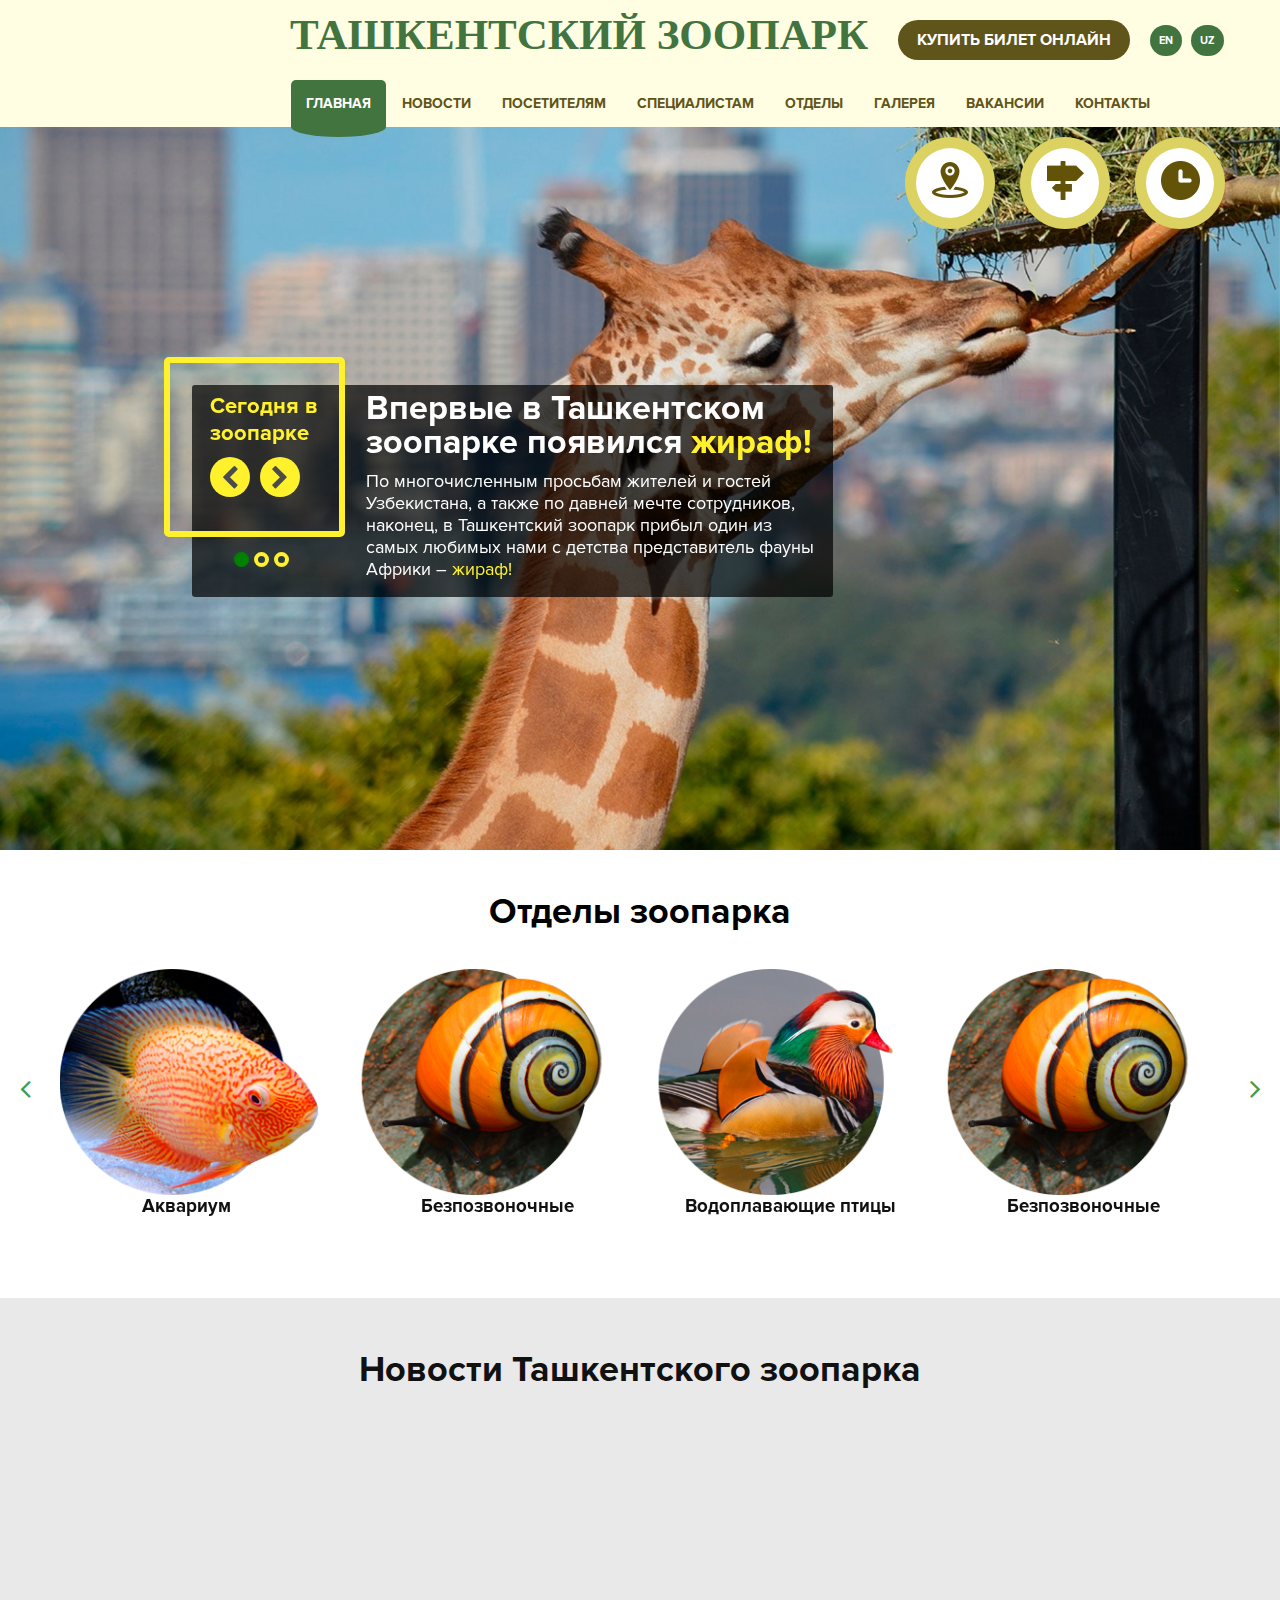
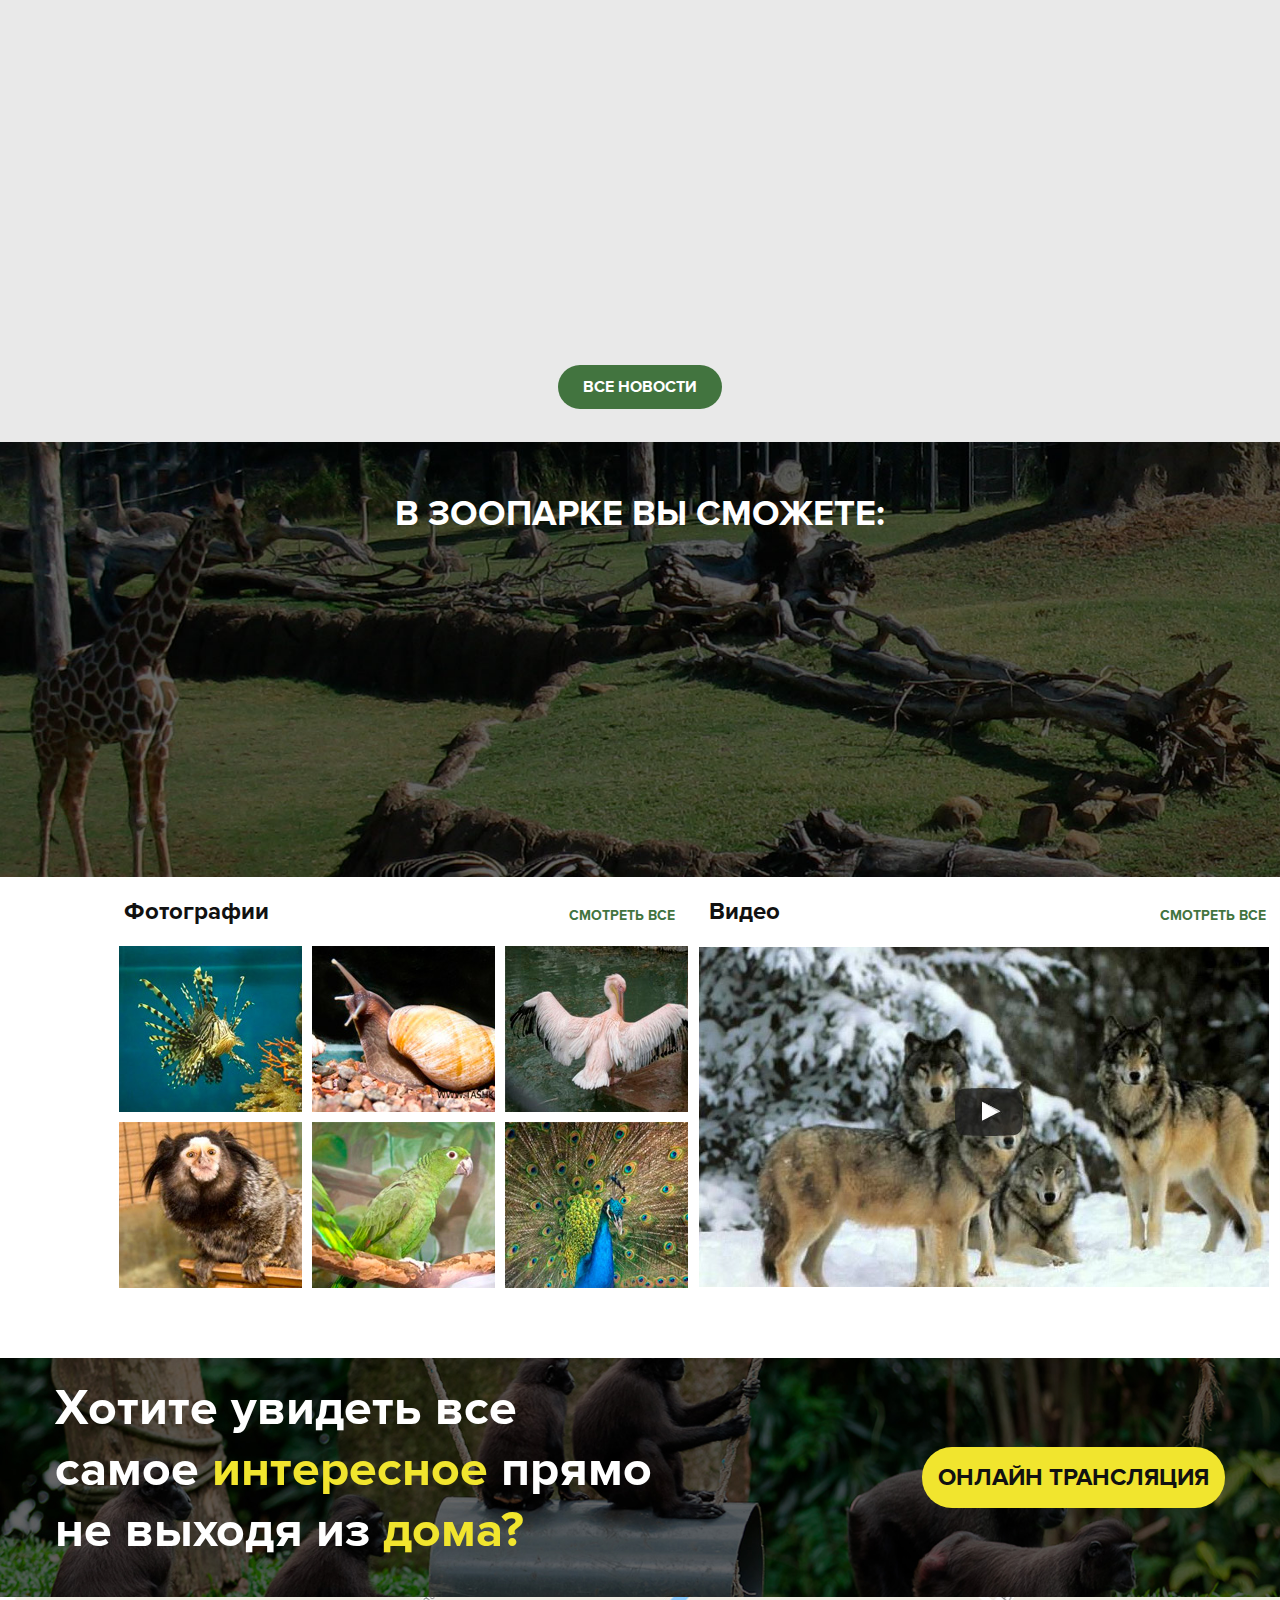
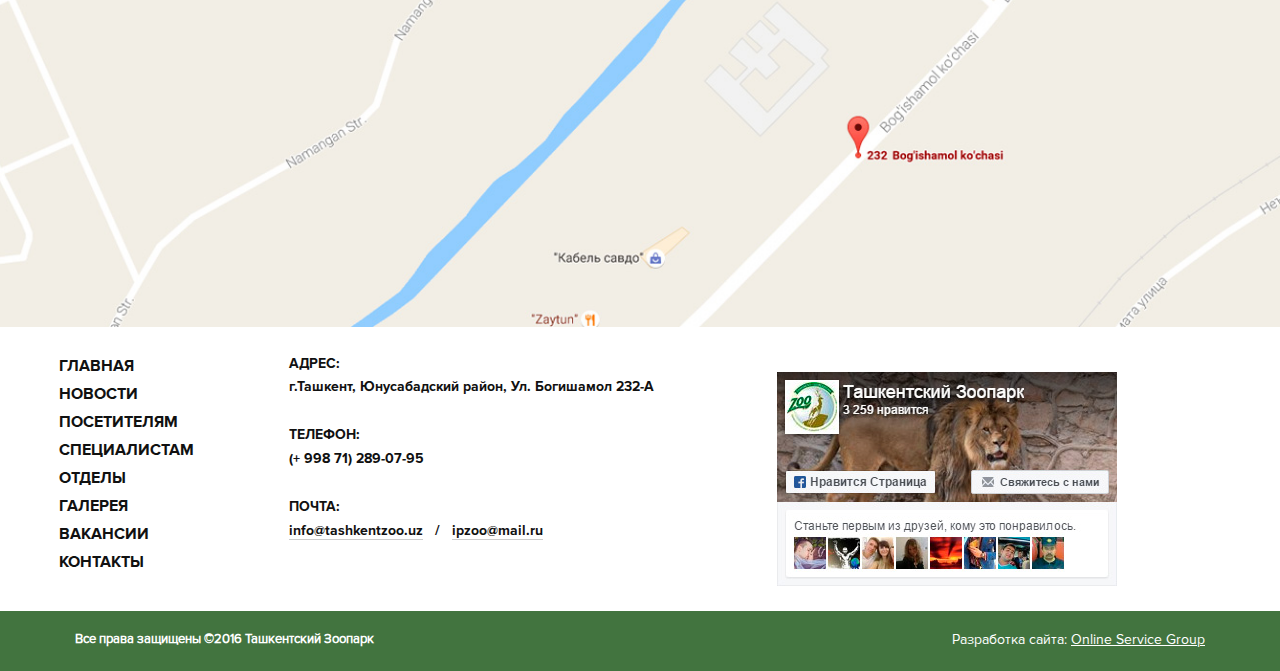
==== commit ac152674: "finally finished" ====
--- a/index.html
+++ b/index.html
@@ -311,7 +311,7 @@
 			<h1 class="zoo">В зоопарке вы сможете:</h1>
 
 			<div class="zoo-slider clearfix">
-				<div class="zoo-item">
+				<div class="zoo-item wow jackInTheBox">
 					<a href="#">
 						<img class="zoo-img" src="img/excursion.png" alt="">
 					</a>
@@ -320,7 +320,7 @@
 						Пройти экскурсию, где демонстрируется интересные виды коллекции
 					</p>
 				</div>
-				<div class="zoo-item">
+				<div class="zoo-item wow jackInTheBox">
 					<a href="#">
 						<img class="zoo-img" src="img/eating.png" alt="">
 					</a>
@@ -329,7 +329,7 @@
 						Приобретайте в зоопарке специальные пакеты с едой для животных
 					</p>
 				</div>
-				<div class="zoo-item">
+				<div class="zoo-item wow jackInTheBox">
 					<a href="#">
 						<img class="zoo-img" src="img/camera.png" alt="">
 					</a>
@@ -338,7 +338,7 @@
 						Провести фотосессию со специально обученными животными
 					</p>
 				</div>
-				<div class="zoo-item">
+				<div class="zoo-item wow jackInTheBox">
 					<a href="#">
 						<img class="zoo-img" src="img/family.png" alt="">
 					</a>
